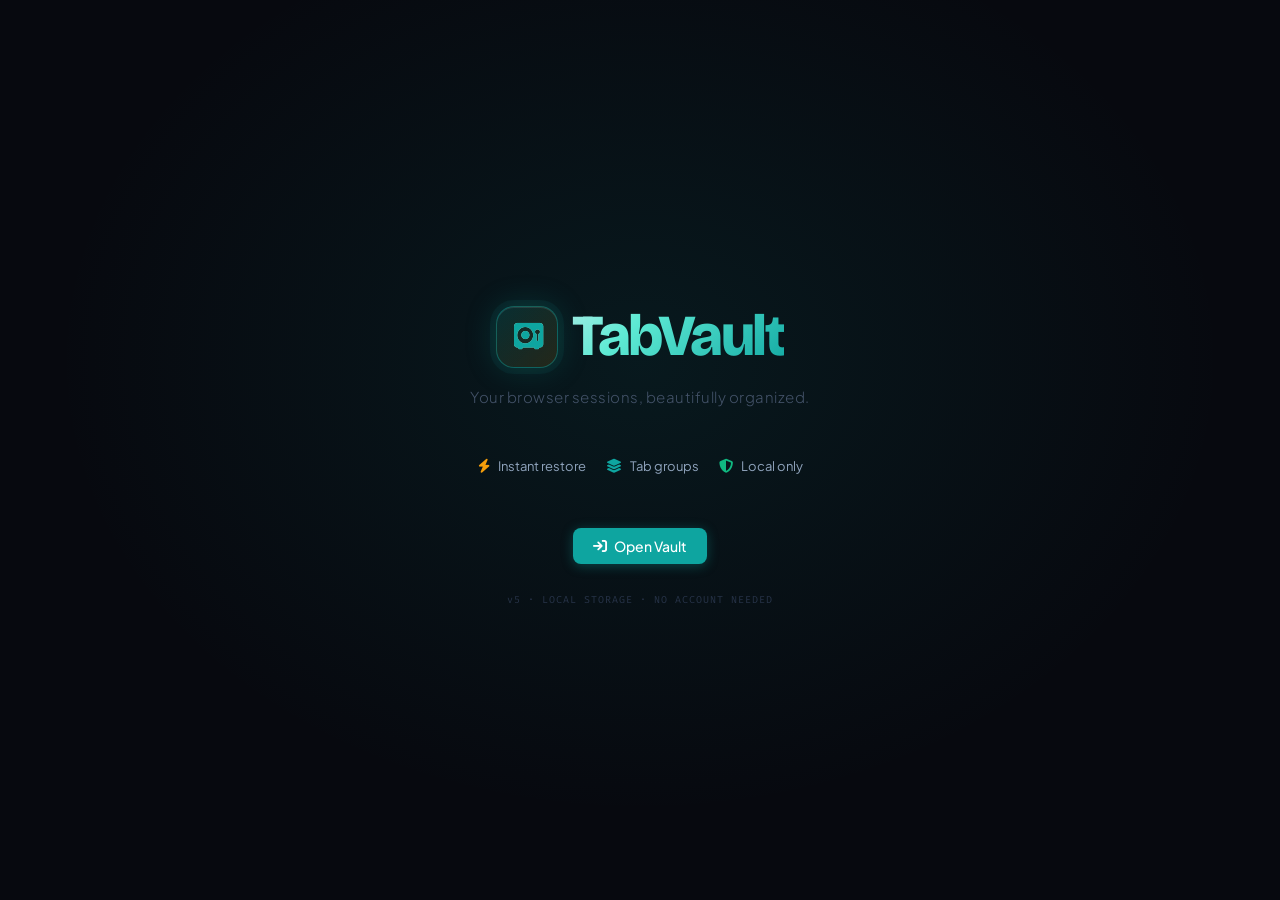
==== index1.html @ 0af29439 "updated" ====
<!DOCTYPE html>
<html lang="en">

<head>
    <meta charset="UTF-8" />
    <meta name="viewport" content="width=device-width, initial-scale=1.0" />
    <title>TabVault — Session Manager</title>
    <link rel="preconnect" href="https://fonts.googleapis.com" />
    <link rel="preconnect" href="https://fonts.gstatic.com" crossorigin/>
    <link href="https://fonts.googleapis.com/css2?family=Bricolage+Grotesque:opsz,wght@12..96,400;12..96,500;12..96,600;12..96,700;12..96,800&family=Plus+Jakarta+Sans:ital,wght@0,300;0,400;0,500;0,600;1,300&family=Fira+Code:wght@300;400;500&display=swap"
        rel="stylesheet" />
    <link rel="stylesheet" href="https://cdnjs.cloudflare.com/ajax/libs/font-awesome/6.5.0/css/all.min.css" />
    <link rel="stylesheet" href="style1.css" />
</head>

<body id="body">

    <!-- ═══ LANDING ═══ -->
    <div id="landing">
        <div class="land-logo">
            <span class="land-logo-icon"><i class="fa-solid fa-vault" style="color:#0ea5a0"></i></span> TabVault
        </div>
        <div class="land-sub">Your browser sessions, beautifully organized.</div>
        <div class="land-badge">
            <span class="land-feature"><i class="fa-solid fa-bolt" style="color:#f59e0b"></i> Instant restore</span>
            <span class="land-feature"><i class="fa-solid fa-layer-group" style="color:#0ea5a0"></i> Tab groups</span>
            <span class="land-feature"><i class="fa-solid fa-shield-halved" style="color:#10b981"></i> Local only</span>
        </div>
        <button class="btn btn-p land-btn" onclick="launch()">
    <i class="fa-solid fa-arrow-right-to-bracket"></i>
    Open Vault
  </button>
        <div style="margin-top:28px;font-family:var(--font-mono);font-size:10px;letter-spacing:1px;color:var(--text4);animation:fadeSlideUp 0.7s 0.45s cubic-bezier(0.4,0,0.2,1) both">
            v5 · LOCAL STORAGE · NO ACCOUNT NEEDED
        </div>
    </div>

    <!-- ═══ APP ═══ -->
    <div id="app">

        <!-- TOP BAR -->
        <div class="top-bar">
            <span class="top-logo" onclick="goHome()">
      <span class="top-logo-icon"><i class="fa-solid fa-vault"></i></span> TabVault
            </span>
            <div class="top-divider"></div>

            <div class="top-tabs">
                <button class="top-tab active" data-view="library" onclick="switchView('library', this)">
        <i class="fa-solid fa-bookmark" style="margin-right:5px;font-size:11px"></i>Library
      </button>
                <button class="top-tab" data-view="workspaces" onclick="switchView('workspaces', this)">
        <i class="fa-solid fa-layer-group" style="margin-right:5px;font-size:11px"></i>Workspaces
      </button>
            </div>

            <div class="top-spacer"></div>

            <div class="top-actions">
                <button class="icon-btn" onclick="zoomOut()" title="Zoom Out"><i class="fa-solid fa-minus"></i></button>
                <button class="icon-btn" onclick="zoomIn()" title="Zoom In"><i class="fa-solid fa-plus"></i></button>
                <button class="icon-btn" id="themeBtn" onclick="toggleTheme()" title="Toggle Theme"><i class="fa-solid fa-sun"></i></button>
                <button class="btn btn-p" onclick="openAddModal()" style="padding:7px 16px;font-size:13px">
        <i class="fa-solid fa-plus"></i> New Session
      </button>
            </div>
        </div>

        <!-- APP BODY -->
        <div class="app-body">

            <!-- SIDEBAR -->
            <aside class="sidebar">
                <div class="sb-section">
                    <div class="sb-label">Navigation</div>
                    <div class="sb-item active" onclick="showSbSection('library')">
                        <i class="fa-solid fa-bookmark"></i> Library
                        <span class="sb-badge" id="sb-lib-cnt">0</span>
                    </div>
                    <div class="sb-item" onclick="showSbSection('archived')">
                        <i class="fa-solid fa-box-archive"></i> Archived
                        <span class="sb-badge" id="sb-arc-cnt">0</span>
                    </div>
                    <div class="sb-item" onclick="showSbSection('trash')">
                        <i class="fa-solid fa-trash"></i> Trash
                        <span class="sb-badge" id="sb-trs-cnt">0</span>
                    </div>
                </div>

                <div class="sb-sep"></div>

                <div class="sb-section">
                    <div class="sb-label">Recent Sessions</div>
                </div>
                <div class="sb-recent-list" id="sb-recent"></div>

                <div class="sb-sync" id="sb-sync">–</div>
            </aside>

            <!-- MAIN CONTENT -->
            <main class="main-content">

                <!-- LIBRARY VIEW -->
                <div class="view active" id="view-library">
                    <div class="view-header">
                        <div>
                            <div class="view-title">Library</div>
                        </div>
                        <span class="view-count" id="ph-count">0 sessions saved locally</span>
                        <div class="view-spacer"></div>
                        <div class="search-wrap">
                            <i class="fa-solid fa-magnifying-glass"></i>
                            <input class="search-input" id="lib-search" type="text" placeholder="Search sessions…" oninput="renderLibrary()" />
                        </div>
                    </div>
                    <div class="lib-toolbar">
                        <button class="btn-sort" onclick="toggleSort()">
            <i class="fa-solid fa-arrow-down-wide-short"></i>
            <span id="sort-lbl">Recent</span>
          </button>
                    </div>
                    <div class="lib-grid" id="lib-grid"></div>
                </div>

                <!-- WORKSPACES VIEW -->
                <div class="view" id="view-workspaces">
                    <div class="view-header">
                        <div class="view-title">Workspaces</div>
                        <div class="view-spacer"></div>
                        <button class="btn btn-p" onclick="openAddModal()" style="padding:7px 16px;font-size:13px">
            <i class="fa-solid fa-plus"></i> New
          </button>
                    </div>
                    <div class="lib-grid" id="ws-grid"></div>
                </div>

                <!-- ARCHIVED VIEW -->
                <div class="view" id="view-archived">
                    <div class="view-header">
                        <div>
                            <div class="view-title">Archived</div>
                        </div>
                        <span class="view-count" id="arc-count">0 archived</span>
                        <div class="view-spacer"></div>
                        <div class="search-wrap">
                            <i class="fa-solid fa-magnifying-glass"></i>
                            <input class="search-input" id="arc-search" type="text" placeholder="Search…" oninput="renderArchived()" />
                        </div>
                    </div>
                    <div class="lib-grid" id="arc-grid"></div>
                </div>

                <!-- TRASH VIEW -->
                <div class="view" id="view-trash">
                    <div class="view-header">
                        <div>
                            <div class="view-title">Trash</div>
                        </div>
                        <span class="view-count" id="trs-count">0 deleted</span>
                        <div class="view-spacer"></div>
                        <div class="search-wrap">
                            <i class="fa-solid fa-magnifying-glass"></i>
                            <input class="search-input" id="trs-search" type="text" placeholder="Search…" oninput="renderTrash()" />
                        </div>
                    </div>
                    <div class="danger-bar">
                        <i class="fa-solid fa-triangle-exclamation"></i>
                        <span>Items in trash are not backed up. Empty trash to free storage.</span>
                        <button class="btn btn-d" style="padding:6px 14px;font-size:12px" onclick="emptyTrash()">
            <i class="fa-solid fa-trash"></i> Empty Trash
          </button>
                    </div>
                    <div class="lib-grid" id="trs-grid"></div>
                </div>

            </main>
        </div>
    </div>

    <!-- ═══ DETAIL PANEL ═══ -->
    <div class="detail-panel" id="dp">
        <div class="dp-header">
            <div class="dp-header-top">
                <span id="dp-icon">📁</span>
                <div class="dp-title-wrap">
                    <div id="dp-name">Session Name</div>
                    <div id="dp-meta"></div>
                </div>
                <button class="dp-close" onclick="closeDetail()" title="Close">
        <i class="fa-solid fa-xmark"></i>
      </button>
            </div>
            <div class="dp-header-acts">
                <button class="btn btn-s" style="padding:6px 14px;font-size:12px" onclick="addGroupToCurrentDetail()">
        <i class="fa-solid fa-plus"></i> Add Group
      </button>
                <button class="btn btn-p" style="padding:6px 14px;font-size:12px" onclick="openAllTabs(activeDpId, detailBucket)">
        <i class="fa-solid fa-arrow-up-right-from-square"></i> Restore All
      </button>
            </div>
        </div>
        <div id="dp-body"></div>
    </div>

    <!-- ═══ ADD / EDIT MODAL ═══ -->
    <div class="modal-backdrop" id="add-modal">
        <div class="modal">
            <div class="modal-header">
                <div class="modal-icon"><i class="fa-solid fa-bookmark"></i></div>
                <div class="modal-title-wrap">
                    <div class="modal-title" id="modal-t">Save New Session</div>
                    <div class="modal-desc" id="modal-d">Add URLs below to save into this session.</div>
                </div>
            </div>
            <div class="modal-body">
                <div>
                    <label class="field-label">Session Name</label>
                    <input class="field-input" id="m-name" type="text" placeholder="e.g. Research, Work, Travel…" />
                </div>
                <div>
                    <label class="field-label">Pick Icon</label>
                    <div class="icon-row-wrap" id="icon-row"></div>
                </div>
                <div>
                    <label class="field-label">Group Name</label>
                    <input class="field-input" id="m-grp" type="text" placeholder="General, Work, Personal…" />
                </div>
                <div>
                    <label class="field-label">URLs (one per line)</label>
                    <textarea class="field-input field-textarea" id="m-urls" placeholder="https://github.com&#10;https://notion.so&#10;https://figma.com"></textarea>
                </div>
            </div>
            <div class="modal-footer">
                <button class="btn btn-s" onclick="closeAddModal()">Cancel</button>
                <button class="btn btn-p" onclick="saveSessionModal()">
        <i class="fa-solid fa-floppy-disk"></i>
        <span id="modal-save-lbl">Save Session</span>
      </button>
            </div>
        </div>
    </div>

    <!-- ═══ DUPLICATE MODAL ═══ -->
    <div class="modal-backdrop" id="dup-modal">
        <div class="modal">
            <div class="modal-header">
                <div class="modal-icon" style="background:rgba(245,158,11,0.12);border-color:rgba(245,158,11,0.25);color:var(--warn)">
                    <i class="fa-solid fa-copy"></i>
                </div>
                <div class="modal-title-wrap">
                    <div class="modal-title" id="dup-t">Duplicate found</div>
                    <div class="modal-desc" id="dup-d">Choose how to handle it:</div>
                </div>
            </div>
            <div class="modal-body">
                <div class="dup-opts" id="dup-opts"></div>
            </div>
            <div class="modal-footer">
                <button class="btn btn-s" onclick="closeDupModal()">Cancel</button>
            </div>
        </div>
    </div>

    <!-- ═══ CONFIRM MODAL ═══ -->
    <div class="modal-backdrop" id="conf-modal">
        <div class="modal" style="max-width:380px">
            <div class="modal-header">
                <div class="modal-icon" style="background:rgba(239,68,68,0.1);border-color:rgba(239,68,68,0.25);color:var(--err)">
                    <i class="fa-solid fa-triangle-exclamation"></i>
                </div>
                <div class="modal-title-wrap">
                    <div class="modal-title" id="conf-t">Confirm Delete</div>
                </div>
            </div>
            <div class="conf-body">
                <p id="conf-d"></p>
            </div>
            <div class="modal-footer" id="conf-acts"></div>
        </div>
    </div>

    <!-- ═══ POPUP GUIDE MODAL ═══ -->
    <div class="modal-backdrop" id="popup-modal">
        <div class="modal">
            <div class="modal-header">
                <div class="modal-icon" style="background:rgba(245,158,11,0.1);border-color:rgba(245,158,11,0.25);color:var(--warn)">
                    <i class="fa-solid fa-window-restore"></i>
                </div>
                <div class="modal-title-wrap">
                    <div class="modal-title">Allow Popups to Restore</div>
                    <div class="modal-desc">Your browser blocked multiple tabs from opening.</div>
                </div>
            </div>
            <div class="modal-body">
                <div class="popup-steps">
                    <div class="popup-step">
                        <div class="step-num">1</div>
                        <div class="step-text">Look for a <strong>popup blocked</strong> icon in the address bar (top right of browser).</div>
                    </div>
                    <div class="popup-step">
                        <div class="step-num">2</div>
                        <div class="step-text">Click it and choose <strong>"Always allow popups from this site"</strong>.</div>
                    </div>
                    <div class="popup-step">
                        <div class="step-num">3</div>
                        <div class="step-text">Click <strong>Restore All</strong> again — all tabs will open in sequence.</div>
                    </div>
                </div>
            </div>
            <div class="modal-footer">
                <button class="btn btn-p" onclick="closePopupModal()">Got it</button>
            </div>
        </div>
    </div>

    <!-- ═══ TOASTS ═══ -->
    <div id="toasts"></div>

    <!-- ═══ JS — loaded in dependency order ═══ -->
    <script src="js/constants.js"></script>
    <script src="js/state.js"></script>
    <script src="js/storage.js"></script>
    <script src="js/utils.js"></script>
    <script src="js/render.js"></script>
    <script src="js/session.js"></script>
    <script src="js/tabs.js"></script>
    <script src="js/modals.js"></script>
    <script src="js/detail.js"></script>
    <script src="js/app.js"></script>
</body>

</html>
---- style1.css ----
/* ═══════════════════════════════════════════════════
   TOKENS & RESET
═══════════════════════════════════════════════════ */

:root {
    --bg0: #07090f;
    --bg1: #0c0f1a;
    --bg2: #101420;
    --bg3: #161c2e;
    --bg4: #1e2638;
    --surface: rgba(255, 255, 255, 0.04);
    --surface2: rgba(255, 255, 255, 0.07);
    --border: rgba(255, 255, 255, 0.07);
    --border2: rgba(255, 255, 255, 0.12);
    --accent: #0ea5a0;
    --accent2: #f59e0b;
    --accent-glow: rgba(14, 165, 160, 0.3);
    --ok: #10b981;
    --warn: #f59e0b;
    --err: #f43f5e;
    --info: #0ea5a0;
    --text1: #eef2f7;
    --text2: #8fa3bc;
    --text3: #435268;
    --text4: #273348;
    --radius: 14px;
    --radius-sm: 8px;
    --radius-lg: 20px;
    --sidebar-w: 230px;
    --header-h: 56px;
    --shadow: 0 4px 24px rgba(0, 0, 0, 0.5);
    --shadow-lg: 0 8px 48px rgba(0, 0, 0, 0.65);
    --glow: 0 0 20px var(--accent-glow);
    --font-head: 'Bricolage Grotesque', sans-serif;
    --font-body: 'Plus Jakarta Sans', sans-serif;
    --font-mono: 'Fira Code', monospace;
}

body.light {
    --bg0: #f0f4f8;
    --bg1: #e8eef5;
    --bg2: #dce5f0;
    --bg3: #cdd8e8;
    --bg4: #bfcfe0;
    --surface: rgba(255, 255, 255, 0.55);
    --surface2: rgba(255, 255, 255, 0.8);
    --border: rgba(0, 0, 0, 0.07);
    --border2: rgba(0, 0, 0, 0.12);
    --text1: #0f172a;
    --text2: #334155;
    --text3: #64748b;
    --text4: #94a3b8;
    --accent-glow: rgba(14, 165, 160, 0.18);
}

*,
*::before,
*::after {
    box-sizing: border-box;
    margin: 0;
    padding: 0;
}

html {
    scroll-behavior: smooth;
}

body {
    font-family: var(--font-body);
    background: var(--bg0);
    color: var(--text1);
    min-height: 100vh;
    font-size: 14px;
    line-height: 1.5;
    transition: background 0.3s, color 0.3s;
    overflow: hidden;
}


/* ═══════════════════════════════════════════════════
   BACKGROUND MESH
═══════════════════════════════════════════════════ */

body::before {
    content: '';
    position: fixed;
    inset: 0;
    background: radial-gradient(ellipse 700px 500px at 10% 20%, rgba(14, 165, 160, 0.07) 0%, transparent 60%), radial-gradient(ellipse 500px 400px at 90% 80%, rgba(245, 158, 11, 0.05) 0%, transparent 60%), radial-gradient(ellipse 400px 300px at 60% 10%, rgba(244, 63, 94, 0.03) 0%, transparent 60%), repeating-linear-gradient(0deg, transparent, transparent 39px, rgba(255, 255, 255, 0.012) 40px), repeating-linear-gradient(90deg, transparent, transparent 39px, rgba(255, 255, 255, 0.012) 40px);
    pointer-events: none;
    z-index: 0;
}

body.light::before {
    background: radial-gradient(ellipse 700px 500px at 10% 20%, rgba(14, 165, 160, 0.06) 0%, transparent 60%), radial-gradient(ellipse 500px 400px at 90% 80%, rgba(245, 158, 11, 0.04) 0%, transparent 60%);
}


/* ═══════════════════════════════════════════════════
   LANDING SCREEN
═══════════════════════════════════════════════════ */

#landing {
    position: fixed;
    inset: 0;
    z-index: 1000;
    display: flex;
    align-items: center;
    justify-content: center;
    flex-direction: column;
    gap: 0;
    background: var(--bg0);
    transition: opacity 0.46s cubic-bezier(0.4, 0, 0.2, 1), transform 0.46s cubic-bezier(0.4, 0, 0.2, 1);
}

#landing::before {
    content: '';
    position: absolute;
    inset: 0;
    background: radial-gradient(ellipse 900px 700px at 50% 40%, rgba(14, 165, 160, 0.1) 0%, transparent 65%);
    pointer-events: none;
}

#landing.out {
    opacity: 0;
    transform: scale(1.04);
    pointer-events: none;
}

.land-logo {
    font-family: var(--font-head);
    font-size: 58px;
    font-weight: 800;
    letter-spacing: -2.5px;
    background: linear-gradient(135deg, #eef2f7 0%, #5eead4 45%, #0ea5a0 100%);
    -webkit-background-clip: text;
    -webkit-text-fill-color: transparent;
    background-clip: text;
    margin-bottom: 6px;
    animation: fadeSlideUp 0.7s cubic-bezier(0.4, 0, 0.2, 1) both;
    display: flex;
    align-items: center;
    gap: 14px;
}

.land-logo-icon {
    width: 62px;
    height: 62px;
    display: inline-flex;
    align-items: center;
    justify-content: center;
    background: linear-gradient(135deg, rgba(14, 165, 160, 0.18), rgba(245, 158, 11, 0.12));
    border: 1.5px solid rgba(14, 165, 160, 0.45);
    border-radius: 18px;
    font-size: 26px;
    flex-shrink: 0;
    box-shadow: 0 0 0 6px rgba(14, 165, 160, 0.07), 0 0 32px rgba(14, 165, 160, 0.22), inset 0 1px 0 rgba(255, 255, 255, 0.1);
    -webkit-text-fill-color: initial;
    background-clip: unset;
    -webkit-background-clip: unset;
    animation: iconPulse 3s ease-in-out infinite;
}

@keyframes iconPulse {
    0%,
    100% {
        box-shadow: 0 0 0 6px rgba(14, 165, 160, 0.07), 0 0 32px rgba(14, 165, 160, 0.22), inset 0 1px 0 rgba(255, 255, 255, 0.1);
    }
    50% {
        box-shadow: 0 0 0 10px rgba(14, 165, 160, 0.04), 0 0 48px rgba(14, 165, 160, 0.3), inset 0 1px 0 rgba(255, 255, 255, 0.1);
    }
}

.land-sub {
    color: var(--text3);
    font-size: 15px;
    font-weight: 300;
    letter-spacing: 0.5px;
    margin-bottom: 48px;
    animation: fadeSlideUp 0.7s 0.1s cubic-bezier(0.4, 0, 0.2, 1) both;
}

.land-badge {
    display: flex;
    gap: 20px;
    margin-bottom: 52px;
    animation: fadeSlideUp 0.7s 0.2s cubic-bezier(0.4, 0, 0.2, 1) both;
}

.land-feature {
    display: flex;
    align-items: center;
    gap: 8px;
    color: var(--text2);
    font-size: 13px;
}

.land-feature i {
    color: var(--accent);
    font-size: 14px;
}

.land-btn {
    animation: fadeSlideUp 0.7s 0.3s cubic-bezier(0.4, 0, 0.2, 1) both;
}

@keyframes fadeSlideUp {
    from {
        opacity: 0;
        transform: translateY(20px);
    }
    to {
        opacity: 1;
        transform: translateY(0);
    }
}


/* ═══════════════════════════════════════════════════
   MAIN APP SHELL
═══════════════════════════════════════════════════ */

#app {
    display: none;
    height: 100vh;
    overflow: hidden;
    position: relative;
    z-index: 1;
}

#app.show {
    display: flex;
    flex-direction: column;
    animation: appReveal 0.5s cubic-bezier(0.4, 0, 0.2, 1) both;
}

@keyframes appReveal {
    from {
        opacity: 0;
        transform: translateY(8px);
    }
    to {
        opacity: 1;
        transform: translateY(0);
    }
}


/* ═══════════════════════════════════════════════════
   TOP HEADER BAR
═══════════════════════════════════════════════════ */

.top-bar {
    height: var(--header-h);
    display: flex;
    align-items: center;
    padding: 0 18px;
    gap: 12px;
    background: rgba(13, 17, 32, 0.85);
    backdrop-filter: blur(20px);
    border-bottom: 1px solid var(--border);
    flex-shrink: 0;
    position: relative;
    z-index: 100;
}

body.light .top-bar {
    background: rgba(232, 238, 245, 0.85);
}

.top-logo {
    font-family: var(--font-head);
    font-size: 18px;
    font-weight: 800;
    letter-spacing: -0.5px;
    background: linear-gradient(120deg, var(--text1) 0%, #5eead4 60%, var(--accent) 100%);
    -webkit-background-clip: text;
    -webkit-text-fill-color: transparent;
    background-clip: text;
    cursor: pointer;
    white-space: nowrap;
    transition: opacity 0.2s;
    display: flex;
    align-items: center;
    gap: 8px;
}

.top-logo-icon {
    width: 26px;
    height: 26px;
    display: inline-flex;
    align-items: center;
    justify-content: center;
    background: linear-gradient(135deg, rgba(14, 165, 160, 0.25), rgba(245, 158, 11, 0.15));
    border: 1px solid rgba(14, 165, 160, 0.35);
    border-radius: 7px;
    font-size: 12px;
    flex-shrink: 0;
    -webkit-text-fill-color: initial;
    box-shadow: 0 0 10px rgba(14, 165, 160, 0.2);
}

.top-logo:hover {
    opacity: 0.8;
}

.top-divider {
    width: 1px;
    height: 22px;
    background: var(--border2);
}

.top-tabs {
    display: flex;
    gap: 4px;
    align-items: center;
}

.top-tab {
    font-family: var(--font-body);
    font-size: 13px;
    font-weight: 500;
    color: var(--text3);
    background: none;
    border: none;
    cursor: pointer;
    padding: 6px 14px;
    border-radius: var(--radius-sm);
    transition: all 0.18s;
    letter-spacing: 0.1px;
    position: relative;
}

.top-tab:hover {
    color: var(--text1);
    background: var(--surface);
}

.top-tab.active {
    color: var(--text1);
    background: var(--surface2);
}

.top-tab.active::after {
    content: '';
    position: absolute;
    bottom: -1px;
    left: 14px;
    right: 14px;
    height: 2px;
    background: var(--accent);
    border-radius: 2px;
    box-shadow: 0 0 6px var(--accent);
}

.top-spacer {
    flex: 1;
}

.top-actions {
    display: flex;
    align-items: center;
    gap: 6px;
}

.icon-btn {
    width: 34px;
    height: 34px;
    display: flex;
    align-items: center;
    justify-content: center;
    background: var(--surface);
    border: 1px solid var(--border);
    border-radius: var(--radius-sm);
    color: var(--text2);
    cursor: pointer;
    font-size: 13px;
    transition: all 0.18s;
}

.icon-btn:hover {
    background: var(--surface2);
    color: var(--text1);
    border-color: var(--border2);
}


/* ═══════════════════════════════════════════════════
   APP BODY (sidebar + content)
═══════════════════════════════════════════════════ */

.app-body {
    display: flex;
    flex: 1;
    overflow: hidden;
    min-height: 0;
}


/* ═══════════════════════════════════════════════════
   SIDEBAR
═══════════════════════════════════════════════════ */

.sidebar {
    width: var(--sidebar-w);
    flex-shrink: 0;
    display: flex;
    flex-direction: column;
    background: rgba(10, 14, 22, 0.7);
    border-right: 1px solid var(--border);
    overflow-y: auto;
    overflow-x: hidden;
}

body.light .sidebar {
    background: rgba(220, 229, 240, 0.7);
}

.sidebar::-webkit-scrollbar {
    width: 4px;
}

.sidebar::-webkit-scrollbar-track {
    background: transparent;
}

.sidebar::-webkit-scrollbar-thumb {
    background: var(--border2);
    border-radius: 4px;
}

.sb-section {
    padding: 16px 14px 8px;
}

.sb-label {
    font-family: var(--font-mono);
    font-size: 10px;
    font-weight: 500;
    letter-spacing: 1.2px;
    text-transform: uppercase;
    color: var(--text4);
    margin-bottom: 6px;
    padding-left: 8px;
}

.sb-item {
    display: flex;
    align-items: center;
    gap: 9px;
    padding: 8px 10px;
    border-radius: var(--radius-sm);
    cursor: pointer;
    color: var(--text2);
    font-size: 13px;
    font-weight: 400;
    transition: all 0.15s;
    position: relative;
}

.sb-item i {
    font-size: 13px;
    width: 16px;
    text-align: center;
    color: var(--text3);
    transition: color 0.15s;
}

.sb-item:hover {
    background: var(--surface);
    color: var(--text1);
}

.sb-item:hover i {
    color: var(--accent);
}

.sb-item.active {
    background: rgba(14, 165, 160, 0.1);
    color: var(--text1);
}

.sb-item.active i {
    color: var(--accent);
}

.sb-item.active::before {
    content: '';
    position: absolute;
    left: 0;
    top: 6px;
    bottom: 6px;
    width: 2px;
    background: var(--accent);
    border-radius: 0 2px 2px 0;
    box-shadow: 0 0 6px var(--accent);
}

.sb-badge {
    margin-left: auto;
    font-family: var(--font-mono);
    font-size: 10px;
    background: var(--bg3);
    color: var(--text3);
    padding: 1px 7px;
    border-radius: 20px;
    min-width: 22px;
    text-align: center;
}

.sb-item.active .sb-badge {
    background: rgba(14, 165, 160, 0.18);
    color: var(--accent);
}

.sb-sep {
    height: 1px;
    background: var(--border);
    margin: 8px 14px;
}


/* Recent in sidebar */

.sb-recent-list {
    padding: 0 8px 8px;
}

.sb-sess-item {
    display: flex;
    align-items: center;
    gap: 8px;
    padding: 7px 8px;
    border-radius: var(--radius-sm);
    cursor: pointer;
    transition: all 0.15s;
    overflow: hidden;
}

.sb-sess-item:hover {
    background: var(--surface);
}

.sb-sess-icon {
    font-size: 12px;
    width: 22px;
    height: 22px;
    display: flex;
    align-items: center;
    justify-content: center;
    border-radius: 5px;
    background: rgba(14, 165, 160, 0.1);
    color: var(--accent);
    flex-shrink: 0;
}

.sb-sess-name {
    font-size: 12px;
    color: var(--text2);
    flex: 1;
    overflow: hidden;
    text-overflow: ellipsis;
    white-space: nowrap;
}

.sb-sess-cnt {
    font-family: var(--font-mono);
    font-size: 10px;
    color: var(--text4);
    flex-shrink: 0;
}


/* Sync time */

.sb-sync {
    padding: 12px 18px;
    font-family: var(--font-mono);
    font-size: 10px;
    color: var(--text4);
    border-top: 1px solid var(--border);
    margin-top: auto;
}


/* ═══════════════════════════════════════════════════
   MAIN CONTENT AREA
═══════════════════════════════════════════════════ */

.main-content {
    flex: 1;
    overflow-y: auto;
    overflow-x: hidden;
    min-width: 0;
}

.main-content::-webkit-scrollbar {
    width: 5px;
}

.main-content::-webkit-scrollbar-track {
    background: transparent;
}

.main-content::-webkit-scrollbar-thumb {
    background: var(--border2);
    border-radius: 4px;
}


/* ═══════════════════════════════════════════════════
   VIEW PANELS
═══════════════════════════════════════════════════ */

.view {
    display: none;
    padding: 24px 24px 40px;
    animation: viewIn 0.25s ease both;
}

.view.active {
    display: block;
}

@keyframes viewIn {
    from {
        opacity: 0;
        transform: translateY(6px);
    }
    to {
        opacity: 1;
        transform: translateY(0);
    }
}


/* View Header */

.view-header {
    display: flex;
    align-items: center;
    gap: 12px;
    margin-bottom: 20px;
}

.view-title {
    font-family: var(--font-head);
    font-size: 22px;
    font-weight: 700;
    letter-spacing: -0.5px;
    color: var(--text1);
}

.view-count {
    font-family: var(--font-mono);
    font-size: 11px;
    color: var(--text3);
    background: var(--bg3);
    padding: 3px 10px;
    border-radius: 20px;
    border: 1px solid var(--border);
}

.view-spacer {
    flex: 1;
}


/* Search bar */

.search-wrap {
    position: relative;
    display: flex;
    align-items: center;
}

.search-wrap i {
    position: absolute;
    left: 11px;
    color: var(--text3);
    font-size: 12px;
    pointer-events: none;
}

.search-input {
    font-family: var(--font-body);
    font-size: 13px;
    background: var(--surface);
    border: 1px solid var(--border);
    border-radius: var(--radius-sm);
    color: var(--text1);
    padding: 7px 12px 7px 32px;
    outline: none;
    width: 200px;
    transition: all 0.2s;
}

.search-input::placeholder {
    color: var(--text4);
}

.search-input:focus {
    border-color: var(--accent);
    background: var(--surface2);
    box-shadow: 0 0 0 3px rgba(14, 165, 160, 0.1);
    width: 240px;
}


/* ═══════════════════════════════════════════════════
   SESSION CARDS GRID
═══════════════════════════════════════════════════ */

.lib-grid {
    display: grid;
    grid-template-columns: repeat(auto-fill, minmax(260px, 1fr));
    gap: 14px;
}


/* ── Session Card ── */

.sc {
    background: var(--bg2);
    border: 1px solid var(--border);
    border-radius: var(--radius);
    cursor: pointer;
    transition: all 0.22s cubic-bezier(0.4, 0, 0.2, 1);
    display: flex;
    flex-direction: column;
    overflow: hidden;
    position: relative;
    animation: cardIn 0.35s cubic-bezier(0.4, 0, 0.2, 1) both;
}

@keyframes cardIn {
    from {
        opacity: 0;
        transform: translateY(10px) scale(0.98);
    }
    to {
        opacity: 1;
        transform: translateY(0) scale(1);
    }
}

.sc::before {
    content: '';
    position: absolute;
    top: 0;
    left: 0;
    right: 0;
    height: 2px;
    background: linear-gradient(90deg, var(--cc, var(--accent)), transparent);
    opacity: 0.7;
    transition: opacity 0.2s;
}

.sc:hover {
    transform: translateY(-3px);
    border-color: var(--border2);
    box-shadow: 0 12px 32px rgba(0, 0, 0, 0.4), 0 0 0 1px rgba(14, 165, 160, 0.12);
}

.sc:hover::before {
    opacity: 1;
}

.sc.archived {
    opacity: 0.72;
}

.sc.archived:hover {
    opacity: 1;
}


/* Card Body */

.sc-body {
    padding: 16px 16px 12px;
    flex: 1;
}

.sc-top {
    display: flex;
    align-items: flex-start;
    justify-content: space-between;
    margin-bottom: 11px;
}

.sc-icon-wrap {
    width: 40px;
    height: 40px;
    display: flex;
    align-items: center;
    justify-content: center;
    border-radius: 10px;
    background: rgba(14, 165, 160, 0.1);
    border: 1px solid rgba(14, 165, 160, 0.2);
    color: var(--accent);
    font-size: 17px;
    filter: drop-shadow(0 2px 6px rgba(14, 165, 160, 0.2));
    transition: all 0.15s;
}

.sc:hover .sc-icon-wrap {
    background: rgba(14, 165, 160, 0.18);
    box-shadow: 0 0 14px rgba(14, 165, 160, 0.2);
}

.sc-acts {
    display: flex;
    gap: 4px;
    opacity: 0;
    transition: opacity 0.18s;
}

.sc:hover .sc-acts {
    opacity: 1;
}

.sca {
    width: 28px;
    height: 28px;
    display: flex;
    align-items: center;
    justify-content: center;
    background: var(--bg3);
    border: 1px solid var(--border);
    border-radius: 7px;
    color: var(--text3);
    cursor: pointer;
    font-size: 11px;
    transition: all 0.15s;
}

.sca:hover {
    background: var(--bg4);
    color: var(--text1);
    border-color: var(--border2);
}

.sca.arc:hover {
    color: var(--warn);
    border-color: rgba(245, 158, 11, 0.3);
    background: rgba(245, 158, 11, 0.08);
}

.sca.shr:hover {
    color: #25D366;
    border-color: rgba(37, 211, 102, 0.3);
    background: rgba(37, 211, 102, 0.08);
}

.sca.del:hover {
    color: var(--err);
    border-color: rgba(239, 68, 68, 0.3);
    background: rgba(239, 68, 68, 0.08);
}

.sc-name {
    font-family: var(--font-head);
    font-size: 15px;
    font-weight: 600;
    color: var(--text1);
    margin-bottom: 5px;
    white-space: nowrap;
    overflow: hidden;
    text-overflow: ellipsis;
    letter-spacing: -0.2px;
}

.sc-meta {
    font-size: 11px;
    color: var(--text3);
    display: flex;
    align-items: center;
    gap: 5px;
    margin-bottom: 12px;
}

.sc-meta i {
    font-size: 10px;
}


/* Favicons strip */

.sc-favs {
    display: flex;
    align-items: center;
    gap: 4px;
    margin-bottom: 10px;
    flex-wrap: wrap;
}

.sc-fav {
    width: 22px;
    height: 22px;
    border-radius: 5px;
    background: var(--bg3);
    border: 1px solid var(--border);
    display: flex;
    align-items: center;
    justify-content: center;
    overflow: hidden;
}

.sc-fav img {
    width: 14px;
    height: 14px;
    object-fit: contain;
}

.sc-fav-more {
    font-family: var(--font-mono);
    font-size: 10px;
    color: var(--text3);
    padding: 0 7px;
    height: 22px;
    background: var(--bg3);
    border: 1px solid var(--border);
    border-radius: 5px;
    display: flex;
    align-items: center;
}


/* Group pills */

.sc-groups {
    display: flex;
    flex-wrap: wrap;
    gap: 5px;
}

.sc-grp-pill {
    font-size: 10px;
    font-weight: 500;
    padding: 3px 9px;
    border-radius: 20px;
    border: 1px solid;
    white-space: nowrap;
    max-width: 120px;
    overflow: hidden;
    text-overflow: ellipsis;
}


/* Card Footer */

.sc-footer {
    padding: 10px 16px;
    border-top: 1px solid var(--border);
    display: flex;
    align-items: center;
    justify-content: space-between;
    background: rgba(0, 0, 0, 0.12);
}

body.light .sc-footer {
    background: rgba(0, 0, 0, 0.03);
}

.sc-footer-meta {
    font-family: var(--font-mono);
    font-size: 10px;
    color: var(--text4);
    letter-spacing: 0.3px;
}

.sc-restore {
    font-family: var(--font-body);
    font-size: 12px;
    font-weight: 500;
    background: rgba(14, 165, 160, 0.1);
    border: 1px solid rgba(14, 165, 160, 0.25);
    color: var(--accent);
    padding: 5px 12px;
    border-radius: 7px;
    cursor: pointer;
    display: flex;
    align-items: center;
    gap: 5px;
    transition: all 0.15s;
}

.sc-restore:hover {
    background: rgba(14, 165, 160, 0.2);
    border-color: var(--accent);
    box-shadow: 0 0 10px var(--accent-glow);
}

.sc-restore i {
    font-size: 10px;
}


/* ── New Session Card ── */

.new-sc {
    border: 1.5px dashed var(--border2);
    background: transparent;
    display: flex;
    flex-direction: column;
    align-items: center;
    justify-content: center;
    gap: 10px;
    padding: 40px 20px;
    min-height: 180px;
}

.new-sc::before {
    display: none;
}

.new-sc:hover {
    border-color: var(--accent);
    background: rgba(14, 165, 160, 0.04);
    transform: translateY(-2px);
}

.new-plus {
    width: 44px;
    height: 44px;
    display: flex;
    align-items: center;
    justify-content: center;
    border-radius: 50%;
    background: rgba(14, 165, 160, 0.1);
    border: 1px solid rgba(14, 165, 160, 0.25);
    color: var(--accent);
    font-size: 18px;
    transition: all 0.2s;
}

.new-sc:hover .new-plus {
    background: rgba(14, 165, 160, 0.2);
    box-shadow: 0 0 16px var(--accent-glow);
    transform: scale(1.08);
}

.new-label {
    font-family: var(--font-head);
    font-size: 14px;
    font-weight: 600;
    color: var(--text2);
}

.new-sub {
    font-size: 12px;
    color: var(--text4);
    text-align: center;
}


/* ── Empty State ── */

.empty-view {
    display: flex;
    flex-direction: column;
    align-items: center;
    justify-content: center;
    gap: 12px;
    padding: 80px 20px;
    color: var(--text4);
    text-align: center;
}

.empty-view i {
    font-size: 36px;
    color: var(--text4);
    margin-bottom: 4px;
}

.empty-view h3 {
    font-family: var(--font-head);
    font-size: 17px;
    font-weight: 600;
    color: var(--text3);
}

.empty-view p {
    font-size: 13px;
    max-width: 300px;
    line-height: 1.6;
}


/* ═══════════════════════════════════════════════════
   SORT & TOOLBAR
═══════════════════════════════════════════════════ */

.lib-toolbar {
    display: flex;
    align-items: center;
    gap: 8px;
    margin-bottom: 16px;
}

.btn-sort {
    font-family: var(--font-mono);
    font-size: 11px;
    background: var(--surface);
    border: 1px solid var(--border);
    color: var(--text2);
    padding: 6px 13px;
    border-radius: var(--radius-sm);
    cursor: pointer;
    display: flex;
    align-items: center;
    gap: 6px;
    transition: all 0.15s;
}

.btn-sort:hover {
    background: var(--surface2);
    border-color: var(--border2);
    color: var(--text1);
}


/* ═══════════════════════════════════════════════════
   BUTTONS
═══════════════════════════════════════════════════ */

.btn {
    font-family: var(--font-body);
    font-size: 14px;
    font-weight: 500;
    padding: 9px 20px;
    border-radius: var(--radius-sm);
    border: none;
    cursor: pointer;
    transition: all 0.18s;
    display: inline-flex;
    align-items: center;
    gap: 7px;
}

.btn-p {
    background: var(--accent);
    color: #fff;
    box-shadow: 0 2px 12px rgba(14, 165, 160, 0.35);
    position: relative;
    overflow: hidden;
}

.btn-p::after {
    content: '';
    position: absolute;
    top: 0;
    left: -100%;
    width: 60%;
    height: 100%;
    background: linear-gradient(90deg, transparent, rgba(255, 255, 255, 0.18), transparent);
    transform: skewX(-20deg);
    animation: shimmer 2.8s ease-in-out infinite;
}

@keyframes shimmer {
    0% {
        left: -100%;
    }
    60%,
    100% {
        left: 150%;
    }
}

.btn-p:hover {
    background: #0c9490;
    box-shadow: 0 4px 18px rgba(14, 165, 160, 0.5);
    transform: translateY(-1px);
}

.btn-s {
    background: var(--surface);
    border: 1px solid var(--border2);
    color: var(--text2);
}

.btn-s:hover {
    background: var(--surface2);
    color: var(--text1);
}

.btn-d {
    background: rgba(239, 68, 68, 0.1);
    border: 1px solid rgba(239, 68, 68, 0.25);
    color: var(--err);
}

.btn-d:hover {
    background: rgba(239, 68, 68, 0.2);
    border-color: var(--err);
}


/* ═══════════════════════════════════════════════════
   MODALS (shared base)
═══════════════════════════════════════════════════ */

.modal-backdrop {
    position: fixed;
    inset: 0;
    z-index: 500;
    background: rgba(0, 0, 0, 0.65);
    backdrop-filter: blur(8px);
    display: none;
    align-items: center;
    justify-content: center;
    padding: 20px;
}

.modal-backdrop.open {
    display: flex;
    animation: fadeIn 0.2s ease;
}

@keyframes fadeIn {
    from {
        opacity: 0;
    }
    to {
        opacity: 1;
    }
}

.modal {
    background: var(--bg2);
    border: 1px solid var(--border2);
    border-radius: var(--radius-lg);
    width: 100%;
    max-width: 480px;
    box-shadow: var(--shadow-lg);
    animation: modalIn 0.28s cubic-bezier(0.34, 1.3, 0.64, 1) both;
    overflow: hidden;
}

@keyframes modalIn {
    from {
        opacity: 0;
        transform: scale(0.93) translateY(12px);
    }
    to {
        opacity: 1;
        transform: scale(1) translateY(0);
    }
}

.modal-header {
    padding: 22px 24px 16px;
    border-bottom: 1px solid var(--border);
    display: flex;
    align-items: flex-start;
    gap: 14px;
}

.modal-icon {
    width: 40px;
    height: 40px;
    border-radius: 10px;
    background: rgba(14, 165, 160, 0.12);
    border: 1px solid rgba(14, 165, 160, 0.2);
    display: flex;
    align-items: center;
    justify-content: center;
    color: var(--accent);
    font-size: 16px;
    flex-shrink: 0;
}

.modal-title-wrap {}

.modal-title {
    font-family: var(--font-head);
    font-size: 17px;
    font-weight: 700;
    color: var(--text1);
    letter-spacing: -0.2px;
    margin-bottom: 2px;
}

.modal-desc {
    font-size: 12px;
    color: var(--text3);
}

.modal-body {
    padding: 20px 24px;
    display: flex;
    flex-direction: column;
    gap: 14px;
}

.modal-footer {
    padding: 16px 24px;
    border-top: 1px solid var(--border);
    display: flex;
    justify-content: flex-end;
    gap: 8px;
}


/* Form fields */

.field-label {
    font-family: var(--font-mono);
    font-size: 10px;
    letter-spacing: 0.8px;
    text-transform: uppercase;
    color: var(--text3);
    margin-bottom: 6px;
    display: block;
}

.field-input {
    font-family: var(--font-body);
    font-size: 13px;
    width: 100%;
    background: var(--bg1);
    border: 1px solid var(--border2);
    border-radius: var(--radius-sm);
    color: var(--text1);
    padding: 9px 12px;
    outline: none;
    transition: all 0.18s;
    resize: vertical;
}

.field-input::placeholder {
    color: var(--text4);
}

.field-input:focus {
    border-color: var(--accent);
    box-shadow: 0 0 0 3px rgba(14, 165, 160, 0.12);
}

.field-input:disabled {
    opacity: 0.5;
    cursor: not-allowed;
}

.field-textarea {
    min-height: 110px;
    font-size: 12px;
    font-family: var(--font-mono);
    line-height: 1.7;
}


/* Icon row */

.icon-row-wrap {
    display: flex;
    flex-wrap: wrap;
    gap: 6px;
}

.icon-opt {
    width: 36px;
    height: 36px;
    display: flex;
    align-items: center;
    justify-content: center;
    font-size: 15px;
    border-radius: 8px;
    border: 1.5px solid transparent;
    cursor: pointer;
    background: var(--bg3);
    color: var(--text2);
    transition: all 0.15s;
}

.icon-opt:hover {
    background: var(--bg4);
    color: var(--text1);
    transform: scale(1.1);
}

.icon-opt.on {
    border-color: var(--accent);
    background: rgba(14, 165, 160, 0.1);
    color: var(--accent);
    box-shadow: 0 0 10px var(--accent-glow);
}


/* ═══════════════════════════════════════════════════
   DETAIL PANEL (right drawer)
═══════════════════════════════════════════════════ */

.detail-panel {
    position: fixed;
    top: 0;
    right: 0;
    bottom: 0;
    width: 480px;
    max-width: 96vw;
    z-index: 400;
    background: var(--bg1);
    border-left: 1px solid var(--border);
    display: flex;
    flex-direction: column;
    transform: translateX(110%);
    transition: transform 0.34s cubic-bezier(0.4, 0, 0.2, 1);
    box-shadow: -8px 0 40px rgba(0, 0, 0, 0.5);
}

.detail-panel.open {
    transform: translateX(0);
}

.dp-header {
    padding: 20px 20px 16px;
    border-bottom: 1px solid var(--border);
    background: var(--bg2);
    flex-shrink: 0;
}

.dp-header-top {
    display: flex;
    align-items: center;
    gap: 12px;
    margin-bottom: 12px;
}

#dp-icon {
    width: 44px;
    height: 44px;
    display: flex;
    align-items: center;
    justify-content: center;
    border-radius: 12px;
    background: rgba(14, 165, 160, 0.12);
    border: 1px solid rgba(14, 165, 160, 0.25);
    color: var(--accent);
    font-size: 20px;
    flex-shrink: 0;
    box-shadow: 0 0 16px rgba(14, 165, 160, 0.15);
}

.dp-title-wrap {
    flex: 1;
    min-width: 0;
}

#dp-name {
    font-family: var(--font-head);
    font-size: 19px;
    font-weight: 700;
    color: var(--text1);
    letter-spacing: -0.3px;
    white-space: nowrap;
    overflow: hidden;
    text-overflow: ellipsis;
}

#dp-meta {
    font-size: 12px;
    color: var(--text3);
    margin-top: 2px;
}

.dp-close {
    width: 32px;
    height: 32px;
    display: flex;
    align-items: center;
    justify-content: center;
    background: var(--surface);
    border: 1px solid var(--border);
    border-radius: var(--radius-sm);
    color: var(--text3);
    cursor: pointer;
    font-size: 13px;
    transition: all 0.15s;
    flex-shrink: 0;
}

.dp-close:hover {
    background: var(--err);
    border-color: var(--err);
    color: #fff;
}

.dp-header-acts {
    display: flex;
    gap: 8px;
}

#dp-body {
    flex: 1;
    overflow-y: auto;
    padding: 16px;
}

#dp-body::-webkit-scrollbar {
    width: 4px;
}

#dp-body::-webkit-scrollbar-thumb {
    background: var(--border2);
    border-radius: 4px;
}


/* DP Group */

.dp-group {
    background: var(--bg2);
    border: 1px solid var(--border);
    border-radius: var(--radius);
    margin-bottom: 10px;
    overflow: hidden;
    transition: border-color 0.15s;
}

.dp-group:hover {
    border-color: var(--border2);
}

.dp-grp-hd {
    padding: 12px 14px;
    display: flex;
    align-items: center;
    gap: 10px;
    cursor: pointer;
    background: rgba(255, 255, 255, 0.02);
    transition: background 0.15s;
    border-left: 3px solid var(--gcc, var(--accent));
}

.dp-grp-hd:hover {
    background: var(--surface);
}

.dp-grp-dot {
    width: 8px;
    height: 8px;
    border-radius: 50%;
    flex-shrink: 0;
}

.dp-grp-name {
    font-family: var(--font-head);
    font-size: 13px;
    font-weight: 600;
    color: var(--text1);
    flex: 1;
}

.dp-grp-cnt {
    font-family: var(--font-mono);
    font-size: 10px;
    background: var(--bg3);
    color: var(--text3);
    padding: 2px 8px;
    border-radius: 12px;
}

.dp-grp-chev {
    font-size: 11px;
    color: var(--text3);
    transition: transform 0.2s;
}

.dp-group.col .dp-grp-chev {
    transform: rotate(-90deg);
}

.dp-group.col .dp-grp-body {
    display: none;
}

.dp-grp-body {
    border-top: 1px solid var(--border);
}


/* Subgroup bar */

.dp-sub-bar {
    display: flex;
    align-items: center;
    gap: 8px;
    padding: 8px 14px;
    font-size: 11px;
    color: var(--text3);
    border-bottom: 1px solid var(--border);
    background: rgba(0, 0, 0, 0.08);
}


/* Toggle switch */

.tog {
    position: relative;
    display: inline-flex;
    width: 28px;
    height: 16px;
    cursor: pointer;
}

.tog input {
    opacity: 0;
    width: 0;
    height: 0;
}

.tog-track {
    position: absolute;
    inset: 0;
    border-radius: 8px;
    background: var(--bg4);
    border: 1px solid var(--border2);
    transition: all 0.2s;
}

.tog-track::after {
    content: '';
    position: absolute;
    top: 2px;
    left: 2px;
    width: 10px;
    height: 10px;
    border-radius: 50%;
    background: var(--text3);
    transition: all 0.2s;
}

.tog input:checked+.tog-track {
    background: rgba(14, 165, 160, 0.2);
    border-color: var(--accent);
}

.tog input:checked+.tog-track::after {
    left: 14px;
    background: var(--accent);
}

.dp-subgrp-hd {
    padding: 6px 14px;
    font-family: var(--font-mono);
    font-size: 10px;
    letter-spacing: 0.5px;
    color: var(--text3);
    background: rgba(0, 0, 0, 0.06);
    border-bottom: 1px solid var(--border);
    display: flex;
    align-items: center;
    gap: 6px;
    text-transform: uppercase;
}

.dp-subgrp-hd i {
    font-size: 9px;
}


/* Tab rows */

.dp-tab-row {
    display: flex;
    align-items: center;
    gap: 10px;
    padding: 9px 14px;
    border-bottom: 1px solid var(--border);
    text-decoration: none;
    transition: background 0.12s;
}

.dp-tab-row:last-child {
    border-bottom: none;
}

.dp-tab-row:hover {
    background: var(--surface);
}

.dp-tab-fav {
    width: 18px;
    height: 18px;
    border-radius: 4px;
    flex-shrink: 0;
    object-fit: contain;
}

.dp-tab-fb {
    width: 18px;
    height: 18px;
    border-radius: 4px;
    background: var(--bg3);
    display: none;
    align-items: center;
    justify-content: center;
    color: var(--text4);
    font-size: 9px;
    flex-shrink: 0;
}

.dp-tab-info {
    flex: 1;
    min-width: 0;
}

.dp-tab-title {
    font-size: 12px;
    color: var(--text1);
    white-space: nowrap;
    overflow: hidden;
    text-overflow: ellipsis;
    font-weight: 400;
}

.dp-tab-url {
    font-size: 10px;
    color: var(--text3);
    white-space: nowrap;
    overflow: hidden;
    text-overflow: ellipsis;
    font-family: var(--font-mono);
}

.dp-tab-acts {
    display: flex;
    gap: 4px;
    opacity: 0;
    flex-shrink: 0;
    transition: opacity 0.15s;
}

.dp-tab-row:hover .dp-tab-acts {
    opacity: 1;
}

.dp-tact {
    width: 24px;
    height: 24px;
    display: flex;
    align-items: center;
    justify-content: center;
    background: var(--bg3);
    border: 1px solid var(--border);
    border-radius: 5px;
    cursor: pointer;
    font-size: 10px;
    color: var(--text3);
    transition: all 0.15s;
}

.dp-tact:hover {
    background: var(--bg4);
    color: var(--text1);
}

.dp-tact.del:hover {
    background: rgba(239, 68, 68, 0.1);
    color: var(--err);
    border-color: rgba(239, 68, 68, 0.3);
}


/* ═══════════════════════════════════════════════════
   DUP MODAL OPTIONS
═══════════════════════════════════════════════════ */

.dup-opts {
    display: flex;
    flex-direction: column;
    gap: 8px;
}

.dup-opt {
    padding: 13px 16px;
    border-radius: var(--radius-sm);
    border: 1px solid var(--border);
    background: var(--bg3);
    cursor: pointer;
    transition: all 0.15s;
}

.dup-opt:hover {
    border-color: var(--accent);
    background: rgba(14, 165, 160, 0.06);
    transform: translateX(3px);
}

.dup-opt-t {
    font-size: 13px;
    font-weight: 500;
    color: var(--text1);
    margin-bottom: 2px;
}

.dup-opt-d {
    font-size: 11px;
    color: var(--text3);
}


/* Confirm modal */

.conf-body {
    padding: 20px 24px;
}

.conf-body p {
    font-size: 13px;
    color: var(--text3);
    margin-top: 6px;
    line-height: 1.6;
}

#conf-t {
    font-family: var(--font-head);
    font-size: 17px;
    font-weight: 700;
    color: var(--text1);
}


/* ═══════════════════════════════════════════════════
   POPUP GUIDE MODAL
═══════════════════════════════════════════════════ */

.popup-steps {
    display: flex;
    flex-direction: column;
    gap: 10px;
}

.popup-step {
    display: flex;
    align-items: flex-start;
    gap: 12px;
    padding: 12px 14px;
    background: var(--bg3);
    border-radius: var(--radius-sm);
    border: 1px solid var(--border);
}

.step-num {
    width: 22px;
    height: 22px;
    border-radius: 50%;
    background: rgba(14, 165, 160, 0.15);
    border: 1px solid rgba(14, 165, 160, 0.3);
    color: var(--accent);
    font-family: var(--font-mono);
    font-size: 11px;
    font-weight: 500;
    display: flex;
    align-items: center;
    justify-content: center;
    flex-shrink: 0;
}

.step-text {
    font-size: 12px;
    color: var(--text2);
    line-height: 1.5;
}

.step-text strong {
    color: var(--text1);
    font-weight: 600;
}


/* ═══════════════════════════════════════════════════
   TOASTS
═══════════════════════════════════════════════════ */

#toasts {
    position: fixed;
    bottom: 20px;
    right: 20px;
    z-index: 9999;
    display: flex;
    flex-direction: column;
    gap: 8px;
    align-items: flex-end;
}

.toast {
    display: flex;
    align-items: center;
    gap: 9px;
    padding: 11px 16px;
    background: var(--bg3);
    border: 1px solid var(--border2);
    border-radius: var(--radius-sm);
    font-size: 13px;
    color: var(--text1);
    box-shadow: var(--shadow);
    animation: toastIn 0.3s cubic-bezier(0.4, 0, 0.2, 1) both;
    backdrop-filter: blur(10px);
    max-width: 300px;
}

.toast.out {
    animation: toastOut 0.3s ease forwards;
}

@keyframes toastIn {
    from {
        opacity: 0;
        transform: translateX(20px) scale(0.95);
    }
    to {
        opacity: 1;
        transform: translateX(0) scale(1);
    }
}

@keyframes toastOut {
    to {
        opacity: 0;
        transform: translateX(20px) scale(0.95);
    }
}

.toast.ok {
    border-color: rgba(34, 197, 94, 0.3);
}

.toast.ok i {
    color: var(--ok);
}

.toast.err {
    border-color: rgba(239, 68, 68, 0.3);
}

.toast.err i {
    color: var(--err);
}

.toast.warn {
    border-color: rgba(245, 158, 11, 0.3);
}

.toast.warn i {
    color: var(--warn);
}

.toast.info i {
    color: var(--info);
}


/* ═══════════════════════════════════════════════════
   TRASH VIEW ACTION BAR
═══════════════════════════════════════════════════ */

.danger-bar {
    display: flex;
    align-items: center;
    gap: 12px;
    padding: 12px 16px;
    background: rgba(239, 68, 68, 0.06);
    border: 1px solid rgba(239, 68, 68, 0.15);
    border-radius: var(--radius-sm);
    margin-bottom: 16px;
}

.danger-bar i {
    color: var(--err);
    font-size: 14px;
}

.danger-bar span {
    flex: 1;
    font-size: 12px;
    color: var(--text3);
}


/* ═══════════════════════════════════════════════════
   SCROLLBAR GLOBAL
═══════════════════════════════════════════════════ */

::-webkit-scrollbar {
    width: 5px;
    height: 5px;
}

::-webkit-scrollbar-track {
    background: transparent;
}

::-webkit-scrollbar-thumb {
    background: var(--border2);
    border-radius: 4px;
}


/* ═══════════════════════════════════════════════════
   RESPONSIVE
═══════════════════════════════════════════════════ */

@media (max-width: 700px) {
    .sidebar {
        display: none;
    }
    .lib-grid {
        grid-template-columns: 1fr;
    }
    .detail-panel {
        width: 100%;
    }
    .search-input {
        width: 150px;
    }
    .top-logo {
        font-size: 15px;
    }
}
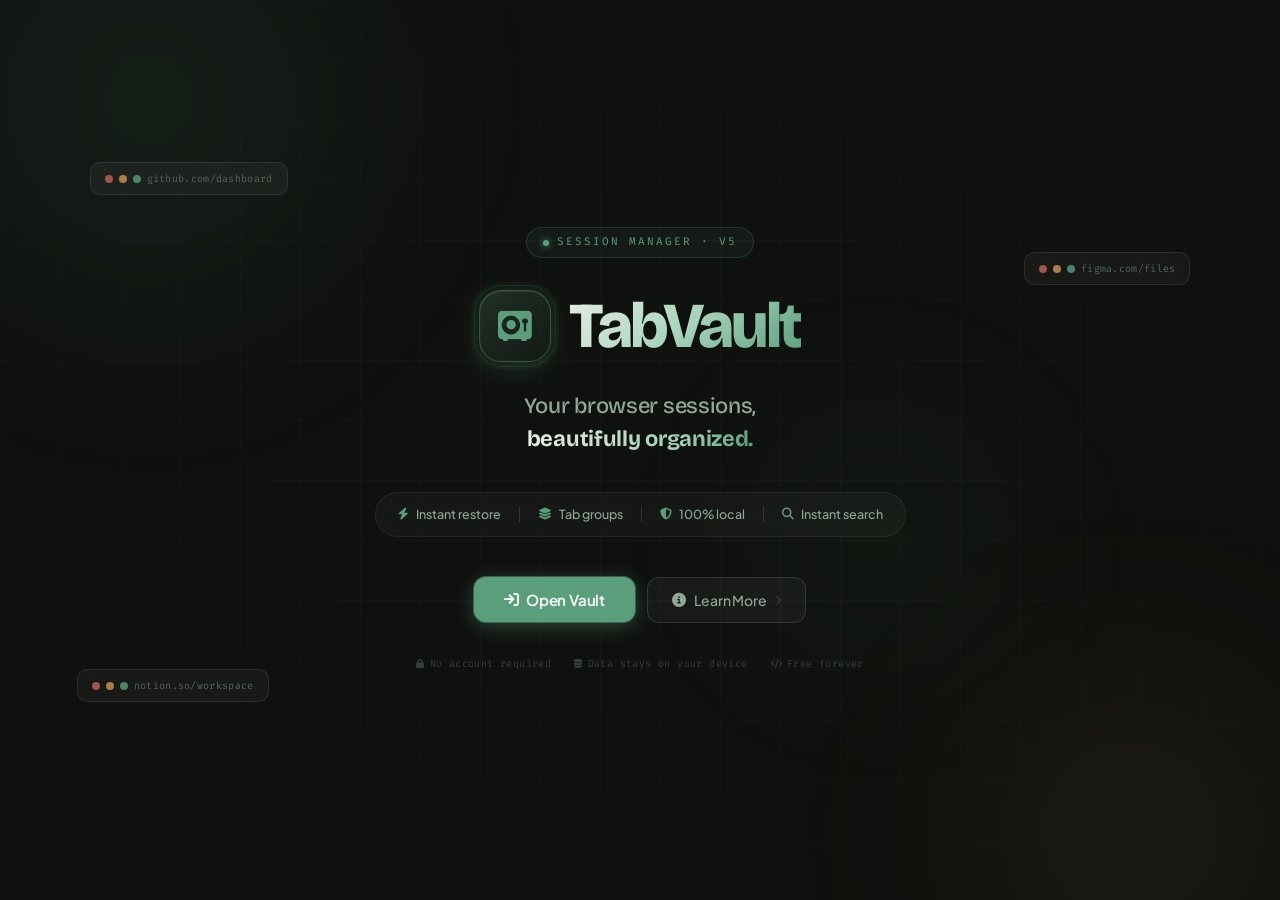
==== commit 2741a5e5: "final" ====
--- a/index1.html
+++ b/index1.html
@@ -17,23 +17,270 @@
 
     <!-- ═══ LANDING ═══ -->
     <div id="landing">
-        <div class="land-logo">
-            <span class="land-logo-icon"><i class="fa-solid fa-vault" style="color:#0ea5a0"></i></span> TabVault
-        </div>
-        <div class="land-sub">Your browser sessions, beautifully organized.</div>
-        <div class="land-badge">
-            <span class="land-feature"><i class="fa-solid fa-bolt" style="color:#f59e0b"></i> Instant restore</span>
-            <span class="land-feature"><i class="fa-solid fa-layer-group" style="color:#0ea5a0"></i> Tab groups</span>
-            <span class="land-feature"><i class="fa-solid fa-shield-halved" style="color:#10b981"></i> Local only</span>
-        </div>
-        <button class="btn btn-p land-btn" onclick="launch()">
-    <i class="fa-solid fa-arrow-right-to-bracket"></i>
-    Open Vault
-  </button>
-        <div style="margin-top:28px;font-family:var(--font-mono);font-size:10px;letter-spacing:1px;color:var(--text4);animation:fadeSlideUp 0.7s 0.45s cubic-bezier(0.4,0,0.2,1) both">
-            v5 · LOCAL STORAGE · NO ACCOUNT NEEDED
-        </div>
-    </div>
+        <!-- Animated background orbs -->
+        <div class="land-orb land-orb-1"></div>
+        <div class="land-orb land-orb-2"></div>
+        <div class="land-orb land-orb-3"></div>
+        <!-- Grid overlay -->
+        <div class="land-grid"></div>
+
+        <!-- Floating tab previews -->
+        <div class="land-tab-preview land-tp-1">
+            <span class="ltp-dot" style="background:#c0635a"></span>
+            <span class="ltp-dot" style="background:#d4955a"></span>
+            <span class="ltp-dot" style="background:#5a9e7c"></span>
+            <span class="ltp-url">github.com/dashboard</span>
+        </div>
+        <div class="land-tab-preview land-tp-2">
+            <span class="ltp-dot" style="background:#c0635a"></span>
+            <span class="ltp-dot" style="background:#d4955a"></span>
+            <span class="ltp-dot" style="background:#5a9e7c"></span>
+            <span class="ltp-url">figma.com/files</span>
+        </div>
+        <div class="land-tab-preview land-tp-3">
+            <span class="ltp-dot" style="background:#c0635a"></span>
+            <span class="ltp-dot" style="background:#d4955a"></span>
+            <span class="ltp-dot" style="background:#5a9e7c"></span>
+            <span class="ltp-url">notion.so/workspace</span>
+        </div>
+
+        <!-- Main content -->
+        <div class="land-content">
+            <!-- Eyebrow tag -->
+            <div class="land-eyebrow">
+                <span class="land-eyebrow-dot"></span> Session Manager · v5
+            </div>
+
+            <!-- Logo -->
+            <div class="land-logo">
+                <div class="land-logo-icon">
+                    <i class="fa-solid fa-vault"></i>
+                    <div class="land-logo-ring"></div>
+                </div>
+                <span class="land-logo-text">TabVault</span>
+            </div>
+
+            <!-- Headline -->
+            <h1 class="land-headline">
+                Your browser sessions,<br>
+                <span class="land-headline-accent">beautifully organized.</span>
+            </h1>
+
+            <!-- Features row -->
+            <div class="land-pills">
+                <div class="land-pill">
+                    <i class="fa-solid fa-bolt"></i>
+                    <span>Instant restore</span>
+                </div>
+                <div class="land-pill-sep"></div>
+                <div class="land-pill">
+                    <i class="fa-solid fa-layer-group"></i>
+                    <span>Tab groups</span>
+                </div>
+                <div class="land-pill-sep"></div>
+                <div class="land-pill">
+                    <i class="fa-solid fa-shield-halved"></i>
+                    <span>100% local</span>
+                </div>
+                <div class="land-pill-sep"></div>
+                <div class="land-pill">
+                    <i class="fa-solid fa-magnifying-glass"></i>
+                    <span>Instant search</span>
+                </div>
+            </div>
+
+            <!-- CTA Buttons -->
+            <div class="land-ctas">
+                <button class="btn btn-p land-cta-primary" onclick="launch()">
+                    <i class="fa-solid fa-arrow-right-to-bracket"></i>
+                    Open Vault
+                </button>
+                <button class="land-cta-ghost" onclick="showHomepageContent()">
+                    <i class="fa-solid fa-circle-info"></i>
+                    Learn More
+                    <i class="fa-solid fa-chevron-right land-ghost-arrow"></i>
+                </button>
+            </div>
+
+            <!-- Trust line -->
+            <div class="land-trust">
+                <span class="land-trust-item"><i class="fa-solid fa-lock"></i> No account required</span>
+                <span class="land-trust-dot">·</span>
+                <span class="land-trust-item"><i class="fa-solid fa-database"></i> Data stays on your device</span>
+                <span class="land-trust-dot">·</span>
+                <span class="land-trust-item"><i class="fa-solid fa-code"></i> Free forever</span>
+            </div>
+        </div>
+    </div>
+
+
+    <!-- ═══ HOMEPAGE CONTENT (Features + Guide) ═══ -->
+    <div id="landing-content">
+
+        <!-- Top bar -->
+        <div class="lc-topbar">
+            <div class="lc-logo" onclick="hideHomepageContent()">
+                <span class="lc-logo-icon"><i class="fa-solid fa-vault" style="color:#5a9e7c"></i></span> TabVault
+            </div>
+            <div class="lc-actions">
+                <button class="btn btn-s" onclick="hideHomepageContent()" style="padding:7px 16px;font-size:13px">
+                    <i class="fa-solid fa-arrow-left"></i> Back
+                </button>
+                <button class="btn btn-p" onclick="launch()" style="padding:7px 16px;font-size:13px">
+                    <i class="fa-solid fa-arrow-right-to-bracket"></i> Open Vault
+                </button>
+            </div>
+        </div>
+
+        <!-- ── FEATURES SECTION ── -->
+        <div class="features-section">
+            <div class="features-heading">Everything you need to manage tabs</div>
+            <div class="features-sub">TabVault stores your browser sessions locally — no account, no sync, no fuss. Here's what it can do.</div>
+
+            <div class="features-grid">
+
+                <div class="feature-card">
+                    <div class="feature-card-icon"><i class="fa-solid fa-floppy-disk"></i></div>
+                    <div class="feature-card-title">Save Sessions</div>
+                    <div class="feature-card-desc">Capture any set of URLs as a named session. Group them by topic, project, or workflow — and retrieve them any time.</div>
+                </div>
+
+                <div class="feature-card">
+                    <div class="feature-card-icon"><i class="fa-solid fa-arrow-up-right-from-square"></i></div>
+                    <div class="feature-card-title">One-Click Restore</div>
+                    <div class="feature-card-desc">Reopen all tabs in a session with a single click. Restore the entire session or individual groups as needed.</div>
+                </div>
+
+                <div class="feature-card">
+                    <div class="feature-card-icon"><i class="fa-solid fa-layer-group"></i></div>
+                    <div class="feature-card-title">Tab Groups</div>
+                    <div class="feature-card-desc">Organise tabs within a session into named groups — like "Research", "Reference", or "Tools" — for a cleaner view.</div>
+                </div>
+
+                <div class="feature-card">
+                    <div class="feature-card-icon"><i class="fa-solid fa-bookmark"></i></div>
+                    <div class="feature-card-title">Library &amp; Workspaces</div>
+                    <div class="feature-card-desc">Browse all your saved sessions in the Library, or use Workspaces to keep project-specific sessions separate.</div>
+                </div>
+
+                <div class="feature-card">
+                    <div class="feature-card-icon"><i class="fa-solid fa-box-archive"></i></div>
+                    <div class="feature-card-title">Archive &amp; Trash</div>
+                    <div class="feature-card-desc">Archive sessions you rarely use without deleting them, or send them to Trash for a safe two-step removal.</div>
+                </div>
+
+                <div class="feature-card">
+                    <div class="feature-card-icon"><i class="fa-solid fa-shield-halved"></i></div>
+                    <div class="feature-card-title">100% Local</div>
+                    <div class="feature-card-desc">All data is stored in your browser's local storage. Nothing is ever sent to a server. Your sessions stay private.</div>
+                </div>
+
+                <div class="feature-card">
+                    <div class="feature-card-icon"><i class="fa-solid fa-magnifying-glass"></i></div>
+                    <div class="feature-card-title">Instant Search</div>
+                    <div class="feature-card-desc">Find any saved session by name or URL using the built-in search bar available in every view.</div>
+                </div>
+
+                <div class="feature-card">
+                    <div class="feature-card-icon"><i class="fa-solid fa-sun"></i></div>
+                    <div class="feature-card-title">Dark &amp; Light Mode</div>
+                    <div class="feature-card-desc">Switch between a warm dark theme and a calm light theme with a single click — comfortable in any lighting.</div>
+                </div>
+
+            </div>
+        </div>
+
+        <div class="section-divider"></div>
+
+        <!-- ── GUIDE SECTION ── -->
+        <div class="guide-section">
+            <div class="guide-heading">How to use TabVault</div>
+            <div class="guide-sub">Follow these steps to save, organise, and restore your browser sessions in seconds.</div>
+
+            <div class="guide-steps" id="guide-steps">
+
+                <div class="guide-step active" onclick="toggleGuideStep(this)">
+                    <div class="guide-step-num">1</div>
+                    <div class="guide-step-content">
+                        <div class="guide-step-title">Open the Vault</div>
+                        <div class="guide-step-body">
+                            Click <strong>Open Vault</strong> on the landing screen to enter the main app. You'll land in the <strong>Library</strong> view, which shows all your saved sessions. On your very first visit it will be empty — that's fine!
+                            <div><span class="guide-step-tag"><i class="fa-solid fa-info-circle"></i> No login required</span></div>
+                        </div>
+                    </div>
+                </div>
+
+                <div class="guide-step" onclick="toggleGuideStep(this)">
+                    <div class="guide-step-num">2</div>
+                    <div class="guide-step-content">
+                        <div class="guide-step-title">Create a New Session</div>
+                        <div class="guide-step-body">
+                            Click <strong>+ New Session</strong> in the top-right corner. A dialog will open where you can give the session a name (e.g. "Work Research"), pick an icon, add a group label, and paste the URLs you want to save — one per line.
+                            <div><span class="guide-step-tag"><i class="fa-solid fa-lightbulb"></i> Tip: paste from your browser's address bar</span></div>
+                        </div>
+                    </div>
+                </div>
+
+                <div class="guide-step" onclick="toggleGuideStep(this)">
+                    <div class="guide-step-num">3</div>
+                    <div class="guide-step-content">
+                        <div class="guide-step-title">Organise with Tab Groups</div>
+                        <div class="guide-step-body">
+                            Open any session by clicking its card. In the detail panel on the right, use <strong>+ Add Group</strong> to create named groups inside the session. Drag tabs between groups to keep related links together — great for large
+                            projects.
+                            <div><span class="guide-step-tag"><i class="fa-solid fa-layer-group"></i> Unlimited groups per session</span></div>
+                        </div>
+                    </div>
+                </div>
+
+                <div class="guide-step" onclick="toggleGuideStep(this)">
+                    <div class="guide-step-num">4</div>
+                    <div class="guide-step-content">
+                        <div class="guide-step-title">Restore Tabs</div>
+                        <div class="guide-step-body">
+                            Hit <strong>Restore All</strong> in the detail panel to reopen every tab in the session at once. Or use the per-group restore button to open only that group. If your browser blocks pop-ups, a guide will appear to help you allow
+                            them.
+                            <div><span class="guide-step-tag"><i class="fa-solid fa-arrow-up-right-from-square"></i> Works in Chrome, Firefox, Edge</span></div>
+                        </div>
+                    </div>
+                </div>
+
+                <div class="guide-step" onclick="toggleGuideStep(this)">
+                    <div class="guide-step-num">5</div>
+                    <div class="guide-step-content">
+                        <div class="guide-step-title">Archive or Delete Sessions</div>
+                        <div class="guide-step-body">
+                            Hover over any session card to reveal action buttons. Use the <strong>archive icon</strong> to move a session out of your main Library without deleting it, or the <strong>trash icon</strong> to move it to Trash. You can restore
+                            archived sessions or permanently empty the Trash from the sidebar.
+                            <div><span class="guide-step-tag"><i class="fa-solid fa-box-archive"></i> Safe two-step deletion</span></div>
+                        </div>
+                    </div>
+                </div>
+
+                <div class="guide-step" onclick="toggleGuideStep(this)">
+                    <div class="guide-step-num">6</div>
+                    <div class="guide-step-content">
+                        <div class="guide-step-title">Search &amp; Switch Views</div>
+                        <div class="guide-step-body">
+                            Use the <strong>search bar</strong> at the top of any view to filter sessions by name. Switch between <strong>Library</strong> and <strong>Workspaces</strong> using the tabs in the header. The sidebar also shows recently accessed
+                            sessions for quick access.
+                            <div><span class="guide-step-tag"><i class="fa-solid fa-magnifying-glass"></i> Searches names and URLs</span></div>
+                        </div>
+                    </div>
+                </div>
+
+            </div>
+
+            <div class="guide-cta">
+                <button class="btn btn-p" onclick="launch()" style="padding:11px 28px;font-size:14px">
+                    <i class="fa-solid fa-arrow-right-to-bracket"></i> Open Vault Now
+                </button>
+            </div>
+        </div>
+
+    </div>
+    <!-- /#landing-content -->
+
 
     <!-- ═══ APP ═══ -->
     <div id="app">
@@ -41,17 +288,17 @@
         <!-- TOP BAR -->
         <div class="top-bar">
             <span class="top-logo" onclick="goHome()">
-      <span class="top-logo-icon"><i class="fa-solid fa-vault"></i></span> TabVault
+                <span class="top-logo-icon"><i class="fa-solid fa-vault"></i></span> TabVault
             </span>
             <div class="top-divider"></div>
 
             <div class="top-tabs">
                 <button class="top-tab active" data-view="library" onclick="switchView('library', this)">
-        <i class="fa-solid fa-bookmark" style="margin-right:5px;font-size:11px"></i>Library
-      </button>
+                    <i class="fa-solid fa-bookmark" style="margin-right:5px;font-size:11px"></i>Library
+                </button>
                 <button class="top-tab" data-view="workspaces" onclick="switchView('workspaces', this)">
-        <i class="fa-solid fa-layer-group" style="margin-right:5px;font-size:11px"></i>Workspaces
-      </button>
+                    <i class="fa-solid fa-layer-group" style="margin-right:5px;font-size:11px"></i>Workspaces
+                </button>
             </div>
 
             <div class="top-spacer"></div>
@@ -61,8 +308,8 @@
                 <button class="icon-btn" onclick="zoomIn()" title="Zoom In"><i class="fa-solid fa-plus"></i></button>
                 <button class="icon-btn" id="themeBtn" onclick="toggleTheme()" title="Toggle Theme"><i class="fa-solid fa-sun"></i></button>
                 <button class="btn btn-p" onclick="openAddModal()" style="padding:7px 16px;font-size:13px">
-        <i class="fa-solid fa-plus"></i> New Session
-      </button>
+                    <i class="fa-solid fa-plus"></i> New Session
+                </button>
             </div>
         </div>
 
@@ -115,9 +362,9 @@
                     </div>
                     <div class="lib-toolbar">
                         <button class="btn-sort" onclick="toggleSort()">
-            <i class="fa-solid fa-arrow-down-wide-short"></i>
-            <span id="sort-lbl">Recent</span>
-          </button>
+                            <i class="fa-solid fa-arrow-down-wide-short"></i>
+                            <span id="sort-lbl">Recent</span>
+                        </button>
                     </div>
                     <div class="lib-grid" id="lib-grid"></div>
                 </div>
@@ -128,8 +375,8 @@
                         <div class="view-title">Workspaces</div>
                         <div class="view-spacer"></div>
                         <button class="btn btn-p" onclick="openAddModal()" style="padding:7px 16px;font-size:13px">
-            <i class="fa-solid fa-plus"></i> New
-          </button>
+                            <i class="fa-solid fa-plus"></i> New
+                        </button>
                     </div>
                     <div class="lib-grid" id="ws-grid"></div>
                 </div>
@@ -167,8 +414,8 @@
                         <i class="fa-solid fa-triangle-exclamation"></i>
                         <span>Items in trash are not backed up. Empty trash to free storage.</span>
                         <button class="btn btn-d" style="padding:6px 14px;font-size:12px" onclick="emptyTrash()">
-            <i class="fa-solid fa-trash"></i> Empty Trash
-          </button>
+                            <i class="fa-solid fa-trash"></i> Empty Trash
+                        </button>
                     </div>
                     <div class="lib-grid" id="trs-grid"></div>
                 </div>
@@ -187,16 +434,16 @@
                     <div id="dp-meta"></div>
                 </div>
                 <button class="dp-close" onclick="closeDetail()" title="Close">
-        <i class="fa-solid fa-xmark"></i>
-      </button>
+                    <i class="fa-solid fa-xmark"></i>
+                </button>
             </div>
             <div class="dp-header-acts">
                 <button class="btn btn-s" style="padding:6px 14px;font-size:12px" onclick="addGroupToCurrentDetail()">
-        <i class="fa-solid fa-plus"></i> Add Group
-      </button>
+                    <i class="fa-solid fa-plus"></i> Add Group
+                </button>
                 <button class="btn btn-p" style="padding:6px 14px;font-size:12px" onclick="openAllTabs(activeDpId, detailBucket)">
-        <i class="fa-solid fa-arrow-up-right-from-square"></i> Restore All
-      </button>
+                    <i class="fa-solid fa-arrow-up-right-from-square"></i> Restore All
+                </button>
             </div>
         </div>
         <div id="dp-body"></div>
@@ -233,9 +480,9 @@
             <div class="modal-footer">
                 <button class="btn btn-s" onclick="closeAddModal()">Cancel</button>
                 <button class="btn btn-p" onclick="saveSessionModal()">
-        <i class="fa-solid fa-floppy-disk"></i>
-        <span id="modal-save-lbl">Save Session</span>
-      </button>
+                    <i class="fa-solid fa-floppy-disk"></i>
+                    <span id="modal-save-lbl">Save Session</span>
+                </button>
             </div>
         </div>
     </div>
@@ -244,7 +491,7 @@
     <div class="modal-backdrop" id="dup-modal">
         <div class="modal">
             <div class="modal-header">
-                <div class="modal-icon" style="background:rgba(245,158,11,0.12);border-color:rgba(245,158,11,0.25);color:var(--warn)">
+                <div class="modal-icon" style="background:rgba(212,149,90,0.12);border-color:rgba(212,149,90,0.25);color:var(--warn)">
                     <i class="fa-solid fa-copy"></i>
                 </div>
                 <div class="modal-title-wrap">
@@ -265,7 +512,7 @@
     <div class="modal-backdrop" id="conf-modal">
         <div class="modal" style="max-width:380px">
             <div class="modal-header">
-                <div class="modal-icon" style="background:rgba(239,68,68,0.1);border-color:rgba(239,68,68,0.25);color:var(--err)">
+                <div class="modal-icon" style="background:rgba(192,99,90,0.1);border-color:rgba(192,99,90,0.25);color:var(--err)">
                     <i class="fa-solid fa-triangle-exclamation"></i>
                 </div>
                 <div class="modal-title-wrap">
@@ -283,7 +530,7 @@
     <div class="modal-backdrop" id="popup-modal">
         <div class="modal">
             <div class="modal-header">
-                <div class="modal-icon" style="background:rgba(245,158,11,0.1);border-color:rgba(245,158,11,0.25);color:var(--warn)">
+                <div class="modal-icon" style="background:rgba(212,149,90,0.1);border-color:rgba(212,149,90,0.25);color:var(--warn)">
                     <i class="fa-solid fa-window-restore"></i>
                 </div>
                 <div class="modal-title-wrap">
@@ -327,6 +574,34 @@
     <script src="js/modals.js"></script>
     <script src="js/detail.js"></script>
     <script src="js/app.js"></script>
+
+    <!-- ═══ HOMEPAGE CONTENT TOGGLE ═══ -->
+    <script>
+        function showHomepageContent() {
+            document.getElementById('landing').classList.add('out');
+            setTimeout(function() {
+                document.getElementById('landing').style.display = 'none';
+                document.getElementById('landing-content').classList.add('show');
+            }, 460);
+        }
+
+        function hideHomepageContent() {
+            document.getElementById('landing-content').classList.remove('show');
+            document.getElementById('landing').style.display = '';
+            setTimeout(function() {
+                document.getElementById('landing').classList.remove('out');
+            }, 20);
+        }
+
+        function toggleGuideStep(el) {
+            const steps = document.querySelectorAll('.guide-step');
+            const isActive = el.classList.contains('active');
+            steps.forEach(function(s) {
+                s.classList.remove('active');
+            });
+            if (!isActive) el.classList.add('active');
+        }
+    </script>
 </body>
 
 </html>
--- a/style1.css
+++ b/style1.css
@@ -1,56 +1,52 @@
-/* ═══════════════════════════════════════════════════
-   TOKENS & RESET
-═══════════════════════════════════════════════════ */
-
 :root {
-    --bg0: #07090f;
-    --bg1: #0c0f1a;
-    --bg2: #101420;
-    --bg3: #161c2e;
-    --bg4: #1e2638;
+    --bg0: #0f110e;
+    --bg1: #151812;
+    --bg2: #1a1e17;
+    --bg3: #20261c;
+    --bg4: #272f22;
     --surface: rgba(255, 255, 255, 0.04);
-    --surface2: rgba(255, 255, 255, 0.07);
+    --surface2: rgba(255, 255, 255, 0.08);
     --border: rgba(255, 255, 255, 0.07);
     --border2: rgba(255, 255, 255, 0.12);
-    --accent: #0ea5a0;
-    --accent2: #f59e0b;
-    --accent-glow: rgba(14, 165, 160, 0.3);
-    --ok: #10b981;
-    --warn: #f59e0b;
-    --err: #f43f5e;
-    --info: #0ea5a0;
-    --text1: #eef2f7;
-    --text2: #8fa3bc;
-    --text3: #435268;
-    --text4: #273348;
+    --accent: #5a9e7c;
+    --accent2: #d4955a;
+    --accent-glow: rgba(90, 158, 124, 0.18);
+    --ok: #6ab187;
+    --warn: #d4955a;
+    --err: #c0635a;
+    --info: #5a9e7c;
+    --text1: #e8ede4;
+    --text2: #8fa898;
+    --text3: #556659;
+    --text4: #344038;
     --radius: 14px;
     --radius-sm: 8px;
     --radius-lg: 20px;
     --sidebar-w: 230px;
     --header-h: 56px;
-    --shadow: 0 4px 24px rgba(0, 0, 0, 0.5);
-    --shadow-lg: 0 8px 48px rgba(0, 0, 0, 0.65);
-    --glow: 0 0 20px var(--accent-glow);
+    --shadow: 0 4px 24px rgba(0, 0, 0, 0.4);
+    --shadow-lg: 0 8px 48px rgba(0, 0, 0, 0.5);
+    --glow: 0 0 16px var(--accent-glow);
     --font-head: 'Bricolage Grotesque', sans-serif;
     --font-body: 'Plus Jakarta Sans', sans-serif;
     --font-mono: 'Fira Code', monospace;
 }
 
 body.light {
-    --bg0: #f0f4f8;
-    --bg1: #e8eef5;
-    --bg2: #dce5f0;
-    --bg3: #cdd8e8;
-    --bg4: #bfcfe0;
-    --surface: rgba(255, 255, 255, 0.55);
-    --surface2: rgba(255, 255, 255, 0.8);
+    --bg0: #f5f2ec;
+    --bg1: #ede9e0;
+    --bg2: #e4dfd3;
+    --bg3: #d8d1c4;
+    --bg4: #ccc4b5;
+    --surface: rgba(255, 255, 255, 0.6);
+    --surface2: rgba(255, 255, 255, 0.85);
     --border: rgba(0, 0, 0, 0.07);
     --border2: rgba(0, 0, 0, 0.12);
-    --text1: #0f172a;
-    --text2: #334155;
-    --text3: #64748b;
-    --text4: #94a3b8;
-    --accent-glow: rgba(14, 165, 160, 0.18);
+    --text1: #1a2018;
+    --text2: #3a4e38;
+    --text3: #627258;
+    --text4: #8a9e84;
+    --accent-glow: rgba(90, 158, 124, 0.14);
 }
 
 *,
@@ -85,18 +81,18 @@
     content: '';
     position: fixed;
     inset: 0;
-    background: radial-gradient(ellipse 700px 500px at 10% 20%, rgba(14, 165, 160, 0.07) 0%, transparent 60%), radial-gradient(ellipse 500px 400px at 90% 80%, rgba(245, 158, 11, 0.05) 0%, transparent 60%), radial-gradient(ellipse 400px 300px at 60% 10%, rgba(244, 63, 94, 0.03) 0%, transparent 60%), repeating-linear-gradient(0deg, transparent, transparent 39px, rgba(255, 255, 255, 0.012) 40px), repeating-linear-gradient(90deg, transparent, transparent 39px, rgba(255, 255, 255, 0.012) 40px);
+    background: radial-gradient(ellipse 700px 500px at 10% 20%, rgba(90, 158, 124, 0.06) 0%, transparent 60%), radial-gradient(ellipse 500px 400px at 90% 80%, rgba(212, 149, 90, 0.04) 0%, transparent 60%), radial-gradient(ellipse 400px 300px at 60% 10%, rgba(192, 99, 90, 0.025) 0%, transparent 60%), repeating-linear-gradient(0deg, transparent, transparent 39px, rgba(255, 255, 255, 0.01) 40px), repeating-linear-gradient(90deg, transparent, transparent 39px, rgba(255, 255, 255, 0.01) 40px);
     pointer-events: none;
     z-index: 0;
 }
 
 body.light::before {
-    background: radial-gradient(ellipse 700px 500px at 10% 20%, rgba(14, 165, 160, 0.06) 0%, transparent 60%), radial-gradient(ellipse 500px 400px at 90% 80%, rgba(245, 158, 11, 0.04) 0%, transparent 60%);
+    background: radial-gradient(ellipse 700px 500px at 10% 20%, rgba(90, 158, 124, 0.05) 0%, transparent 60%), radial-gradient(ellipse 500px 400px at 90% 80%, rgba(212, 149, 90, 0.04) 0%, transparent 60%);
 }
 
 
 /* ═══════════════════════════════════════════════════
-   LANDING SCREEN
+   LANDING SCREEN  — REDESIGNED
 ═══════════════════════════════════════════════════ */
 
 #landing {
@@ -106,18 +102,9 @@
     display: flex;
     align-items: center;
     justify-content: center;
-    flex-direction: column;
-    gap: 0;
     background: var(--bg0);
+    overflow: hidden;
     transition: opacity 0.46s cubic-bezier(0.4, 0, 0.2, 1), transform 0.46s cubic-bezier(0.4, 0, 0.2, 1);
-}
-
-#landing::before {
-    content: '';
-    position: absolute;
-    inset: 0;
-    background: radial-gradient(ellipse 900px 700px at 50% 40%, rgba(14, 165, 160, 0.1) 0%, transparent 65%);
-    pointer-events: none;
 }
 
 #landing.out {
@@ -126,81 +113,424 @@
     pointer-events: none;
 }
 
+
+/* ── Animated background orbs ── */
+
+.land-orb {
+    position: absolute;
+    border-radius: 50%;
+    filter: blur(80px);
+    pointer-events: none;
+    animation: orbFloat 8s ease-in-out infinite;
+}
+
+.land-orb-1 {
+    width: 600px;
+    height: 600px;
+    top: -200px;
+    left: -150px;
+    background: radial-gradient(circle, rgba(90, 158, 124, 0.12) 0%, transparent 70%);
+    animation-duration: 10s;
+}
+
+.land-orb-2 {
+    width: 500px;
+    height: 500px;
+    bottom: -180px;
+    right: -100px;
+    background: radial-gradient(circle, rgba(212, 149, 90, 0.09) 0%, transparent 70%);
+    animation-duration: 12s;
+    animation-delay: -4s;
+}
+
+.land-orb-3 {
+    width: 350px;
+    height: 350px;
+    top: 40%;
+    left: 55%;
+    background: radial-gradient(circle, rgba(106, 177, 135, 0.07) 0%, transparent 70%);
+    animation-duration: 9s;
+    animation-delay: -2s;
+}
+
+@keyframes orbFloat {
+    0%,
+    100% {
+        transform: translate(0, 0) scale(1);
+    }
+    33% {
+        transform: translate(20px, -30px) scale(1.05);
+    }
+    66% {
+        transform: translate(-15px, 20px) scale(0.97);
+    }
+}
+
+
+/* ── Grid overlay ── */
+
+.land-grid {
+    position: absolute;
+    inset: 0;
+    background-image: linear-gradient(rgba(255, 255, 255, 0.025) 1px, transparent 1px), linear-gradient(90deg, rgba(255, 255, 255, 0.025) 1px, transparent 1px);
+    background-size: 60px 60px;
+    mask-image: radial-gradient(ellipse 80% 80% at 50% 50%, black 30%, transparent 100%);
+    pointer-events: none;
+}
+
+
+/* ── Floating tab preview chips ── */
+
+.land-tab-preview {
+    position: absolute;
+    display: flex;
+    align-items: center;
+    gap: 6px;
+    background: rgba(255, 255, 255, 0.04);
+    border: 1px solid rgba(255, 255, 255, 0.09);
+    border-radius: 10px;
+    padding: 8px 14px;
+    backdrop-filter: blur(12px);
+    pointer-events: none;
+    animation: chipFloat 0.8s cubic-bezier(0.4, 0, 0.2, 1) both, chipBob 6s ease-in-out infinite;
+}
+
+.ltp-dot {
+    width: 8px;
+    height: 8px;
+    border-radius: 50%;
+    flex-shrink: 0;
+    opacity: 0.8;
+}
+
+.ltp-url {
+    font-family: var(--font-mono);
+    font-size: 10px;
+    color: var(--text3);
+    letter-spacing: 0.3px;
+}
+
+.land-tp-1 {
+    top: 18%;
+    left: 7%;
+    animation-delay: 0.5s, 0s;
+    animation-duration: 0.8s, 7s;
+}
+
+.land-tp-2 {
+    top: 28%;
+    right: 7%;
+    animation-delay: 0.7s, 0s;
+    animation-duration: 0.8s, 8s;
+}
+
+.land-tp-3 {
+    bottom: 22%;
+    left: 6%;
+    animation-delay: 0.9s, 0s;
+    animation-duration: 0.8s, 6.5s;
+}
+
+@keyframes chipFloat {
+    from {
+        opacity: 0;
+        transform: translateY(16px);
+    }
+    to {
+        opacity: 1;
+        transform: translateY(0);
+    }
+}
+
+@keyframes chipBob {
+    0%,
+    100% {
+        transform: translateY(0px);
+    }
+    50% {
+        transform: translateY(-8px);
+    }
+}
+
+
+/* ── Main content ── */
+
+.land-content {
+    position: relative;
+    z-index: 2;
+    display: flex;
+    flex-direction: column;
+    align-items: center;
+    gap: 0;
+    text-align: center;
+    padding: 0 24px;
+}
+
+
+/* Eyebrow */
+
+.land-eyebrow {
+    display: inline-flex;
+    align-items: center;
+    gap: 8px;
+    font-family: var(--font-mono);
+    font-size: 11px;
+    letter-spacing: 2px;
+    text-transform: uppercase;
+    color: var(--accent);
+    background: rgba(90, 158, 124, 0.08);
+    border: 1px solid rgba(90, 158, 124, 0.22);
+    padding: 6px 16px;
+    border-radius: 40px;
+    margin-bottom: 32px;
+    animation: fadeSlideUp 0.6s 0.05s cubic-bezier(0.4, 0, 0.2, 1) both;
+}
+
+.land-eyebrow-dot {
+    width: 6px;
+    height: 6px;
+    background: var(--accent);
+    border-radius: 50%;
+    box-shadow: 0 0 6px var(--accent);
+    animation: pulseDot 2s ease-in-out infinite;
+}
+
+@keyframes pulseDot {
+    0%,
+    100% {
+        opacity: 1;
+        box-shadow: 0 0 6px var(--accent);
+    }
+    50% {
+        opacity: 0.5;
+        box-shadow: 0 0 12px var(--accent);
+    }
+}
+
+
+/* Logo */
+
 .land-logo {
+    display: flex;
+    align-items: center;
+    gap: 18px;
+    margin-bottom: 28px;
+    animation: fadeSlideUp 0.7s 0.12s cubic-bezier(0.4, 0, 0.2, 1) both;
+}
+
+.land-logo-icon {
+    width: 72px;
+    height: 72px;
+    position: relative;
+    display: flex;
+    align-items: center;
+    justify-content: center;
+    background: linear-gradient(135deg, rgba(90, 158, 124, 0.22) 0%, rgba(90, 158, 124, 0.06) 100%);
+    border: 1.5px solid rgba(90, 158, 124, 0.4);
+    border-radius: 22px;
+    font-size: 30px;
+    color: var(--accent);
+    box-shadow: 0 0 0 8px rgba(90, 158, 124, 0.05), 0 8px 32px rgba(90, 158, 124, 0.18), inset 0 1px 0 rgba(255, 255, 255, 0.1);
+    animation: iconPulse 3s ease-in-out infinite;
+    flex-shrink: 0;
+}
+
+.land-logo-ring {
+    position: absolute;
+    inset: -6px;
+    border: 1px solid rgba(90, 158, 124, 0.15);
+    border-radius: 28px;
+    animation: ringPulse 3s ease-in-out infinite;
+}
+
+@keyframes ringPulse {
+    0%,
+    100% {
+        opacity: 0.6;
+        transform: scale(1);
+    }
+    50% {
+        opacity: 0.2;
+        transform: scale(1.06);
+    }
+}
+
+@keyframes iconPulse {
+    0%,
+    100% {
+        box-shadow: 0 0 0 8px rgba(90, 158, 124, 0.05), 0 8px 32px rgba(90, 158, 124, 0.18), inset 0 1px 0 rgba(255, 255, 255, 0.1);
+    }
+    50% {
+        box-shadow: 0 0 0 12px rgba(90, 158, 124, 0.04), 0 8px 40px rgba(90, 158, 124, 0.26), inset 0 1px 0 rgba(255, 255, 255, 0.1);
+    }
+}
+
+.land-logo-text {
     font-family: var(--font-head);
-    font-size: 58px;
+    font-size: 64px;
     font-weight: 800;
-    letter-spacing: -2.5px;
-    background: linear-gradient(135deg, #eef2f7 0%, #5eead4 45%, #0ea5a0 100%);
+    letter-spacing: -3px;
+    line-height: 1;
+    background: linear-gradient(135deg, #e8ede4 0%, #a8d4bc 50%, #5a9e7c 100%);
     -webkit-background-clip: text;
     -webkit-text-fill-color: transparent;
     background-clip: text;
-    margin-bottom: 6px;
-    animation: fadeSlideUp 0.7s cubic-bezier(0.4, 0, 0.2, 1) both;
-    display: flex;
-    align-items: center;
-    gap: 14px;
-}
-
-.land-logo-icon {
-    width: 62px;
-    height: 62px;
+}
+
+
+/* Headline */
+
+.land-headline {
+    font-family: var(--font-head);
+    font-size: 22px;
+    font-weight: 500;
+    color: var(--text2);
+    line-height: 1.5;
+    letter-spacing: -0.3px;
+    margin-bottom: 36px;
+    animation: fadeSlideUp 0.7s 0.2s cubic-bezier(0.4, 0, 0.2, 1) both;
+}
+
+.land-headline-accent {
+    font-weight: 700;
+    background: linear-gradient(90deg, var(--text1) 0%, #9ecfb4 70%, var(--accent) 100%);
+    -webkit-background-clip: text;
+    -webkit-text-fill-color: transparent;
+    background-clip: text;
+}
+
+
+/* Pills row */
+
+.land-pills {
+    display: flex;
+    align-items: center;
+    gap: 0;
+    background: rgba(255, 255, 255, 0.03);
+    border: 1px solid var(--border);
+    border-radius: 40px;
+    padding: 6px 4px;
+    margin-bottom: 40px;
+    animation: fadeSlideUp 0.7s 0.28s cubic-bezier(0.4, 0, 0.2, 1) both;
+    backdrop-filter: blur(8px);
+}
+
+.land-pill {
+    display: flex;
+    align-items: center;
+    gap: 7px;
+    padding: 6px 18px;
+    font-size: 12.5px;
+    font-weight: 500;
+    color: var(--text2);
+    transition: color 0.2s;
+}
+
+.land-pill:hover {
+    color: var(--text1);
+}
+
+.land-pill i {
+    font-size: 12px;
+    color: var(--accent);
+}
+
+.land-pill-sep {
+    width: 1px;
+    height: 16px;
+    background: var(--border2);
+    flex-shrink: 0;
+}
+
+
+/* CTAs */
+
+.land-ctas {
+    display: flex;
+    gap: 12px;
+    align-items: center;
+    margin-bottom: 32px;
+    animation: fadeSlideUp 0.7s 0.36s cubic-bezier(0.4, 0, 0.2, 1) both;
+}
+
+.land-cta-primary {
+    padding: 13px 30px !important;
+    font-size: 15px !important;
+    border-radius: 12px !important;
+    font-weight: 600 !important;
+    letter-spacing: -0.2px;
+    box-shadow: 0 4px 20px rgba(90, 158, 124, 0.4), 0 0 0 1px rgba(90, 158, 124, 0.5) !important;
+}
+
+.land-cta-primary:hover {
+    transform: translateY(-2px) !important;
+    box-shadow: 0 8px 28px rgba(90, 158, 124, 0.5), 0 0 0 1px rgba(90, 158, 124, 0.6) !important;
+}
+
+.land-cta-ghost {
     display: inline-flex;
     align-items: center;
-    justify-content: center;
-    background: linear-gradient(135deg, rgba(14, 165, 160, 0.18), rgba(245, 158, 11, 0.12));
-    border: 1.5px solid rgba(14, 165, 160, 0.45);
-    border-radius: 18px;
-    font-size: 26px;
-    flex-shrink: 0;
-    box-shadow: 0 0 0 6px rgba(14, 165, 160, 0.07), 0 0 32px rgba(14, 165, 160, 0.22), inset 0 1px 0 rgba(255, 255, 255, 0.1);
-    -webkit-text-fill-color: initial;
-    background-clip: unset;
-    -webkit-background-clip: unset;
-    animation: iconPulse 3s ease-in-out infinite;
-}
-
-@keyframes iconPulse {
-    0%,
-    100% {
-        box-shadow: 0 0 0 6px rgba(14, 165, 160, 0.07), 0 0 32px rgba(14, 165, 160, 0.22), inset 0 1px 0 rgba(255, 255, 255, 0.1);
-    }
-    50% {
-        box-shadow: 0 0 0 10px rgba(14, 165, 160, 0.04), 0 0 48px rgba(14, 165, 160, 0.3), inset 0 1px 0 rgba(255, 255, 255, 0.1);
-    }
-}
-
-.land-sub {
-    color: var(--text3);
-    font-size: 15px;
-    font-weight: 300;
-    letter-spacing: 0.5px;
-    margin-bottom: 48px;
-    animation: fadeSlideUp 0.7s 0.1s cubic-bezier(0.4, 0, 0.2, 1) both;
-}
-
-.land-badge {
-    display: flex;
-    gap: 20px;
-    margin-bottom: 52px;
-    animation: fadeSlideUp 0.7s 0.2s cubic-bezier(0.4, 0, 0.2, 1) both;
-}
-
-.land-feature {
-    display: flex;
-    align-items: center;
     gap: 8px;
+    padding: 13px 24px;
+    font-family: var(--font-body);
+    font-size: 14px;
+    font-weight: 500;
     color: var(--text2);
-    font-size: 13px;
-}
-
-.land-feature i {
-    color: var(--accent);
-    font-size: 14px;
-}
-
-.land-btn {
-    animation: fadeSlideUp 0.7s 0.3s cubic-bezier(0.4, 0, 0.2, 1) both;
+    background: rgba(255, 255, 255, 0.04);
+    border: 1px solid var(--border2);
+    border-radius: 12px;
+    cursor: pointer;
+    transition: all 0.2s;
+    letter-spacing: -0.1px;
+}
+
+.land-cta-ghost:hover {
+    background: rgba(255, 255, 255, 0.07);
+    color: var(--text1);
+    border-color: rgba(255, 255, 255, 0.18);
+    transform: translateY(-2px);
+}
+
+.land-ghost-arrow {
+    font-size: 10px;
+    color: var(--text4);
+    transition: transform 0.2s;
+}
+
+.land-cta-ghost:hover .land-ghost-arrow {
+    transform: translateX(3px);
+    color: var(--text2);
+}
+
+
+/* Trust line */
+
+.land-trust {
+    display: flex;
+    align-items: center;
+    gap: 10px;
+    animation: fadeSlideUp 0.7s 0.44s cubic-bezier(0.4, 0, 0.2, 1) both;
+}
+
+.land-trust-item {
+    display: flex;
+    align-items: center;
+    gap: 5px;
+    font-family: var(--font-mono);
+    font-size: 10px;
+    letter-spacing: 0.4px;
+    color: var(--text4);
+}
+
+.land-trust-item i {
+    font-size: 9px;
+    color: var(--text4);
+}
+
+.land-trust-dot {
+    color: var(--text4);
+    font-size: 12px;
+    opacity: 0.4;
 }
 
 @keyframes fadeSlideUp {
@@ -212,6 +542,382 @@
         opacity: 1;
         transform: translateY(0);
     }
+}
+
+
+/* Light mode adjustments */
+
+body.light .land-grid {
+    background-image: linear-gradient(rgba(0, 0, 0, 0.04) 1px, transparent 1px), linear-gradient(90deg, rgba(0, 0, 0, 0.04) 1px, transparent 1px);
+}
+
+body.light .land-tab-preview {
+    background: rgba(255, 255, 255, 0.7);
+    border-color: rgba(0, 0, 0, 0.08);
+}
+
+body.light .land-pills {
+    background: rgba(255, 255, 255, 0.6);
+    border-color: rgba(0, 0, 0, 0.08);
+}
+
+body.light .land-cta-ghost {
+    background: rgba(255, 255, 255, 0.7);
+    border-color: rgba(0, 0, 0, 0.1);
+    color: var(--text2);
+}
+
+body.light .land-cta-ghost:hover {
+    background: rgba(255, 255, 255, 0.9);
+    color: var(--text1);
+}
+
+
+/* Responsive */
+
+@media (max-width: 600px) {
+    .land-logo-text {
+        font-size: 44px;
+        letter-spacing: -2px;
+    }
+    .land-logo-icon {
+        width: 54px;
+        height: 54px;
+        font-size: 22px;
+        border-radius: 16px;
+    }
+    .land-headline {
+        font-size: 17px;
+    }
+    .land-pills {
+        flex-wrap: wrap;
+        border-radius: 16px;
+        padding: 8px;
+        gap: 4px;
+    }
+    .land-pill-sep {
+        display: none;
+    }
+    .land-pill {
+        padding: 5px 12px;
+        font-size: 12px;
+    }
+    .land-ctas {
+        flex-direction: column;
+        width: 100%;
+    }
+    .land-cta-primary,
+    .land-cta-ghost {
+        width: 100%;
+        justify-content: center;
+    }
+    .land-trust {
+        flex-direction: column;
+        gap: 6px;
+    }
+    .land-trust-dot {
+        display: none;
+    }
+    .land-tp-1,
+    .land-tp-2,
+    .land-tp-3 {
+        display: none;
+    }
+}
+
+
+/* ═══════════════════════════════════════════════════
+   HOMEPAGE CONTENT  (features + guide shown before app)
+   NEW: #landing-content replaces the #landing screen
+        once "Learn More" is clicked, and remains until
+        the user hits "Open Vault".
+═══════════════════════════════════════════════════ */
+
+#landing-content {
+    display: none;
+    position: fixed;
+    inset: 0;
+    z-index: 999;
+    background: var(--bg0);
+    overflow-y: auto;
+    animation: fadeSlideUp 0.45s cubic-bezier(0.4, 0, 0.2, 1) both;
+}
+
+#landing-content.show {
+    display: block;
+}
+
+.lc-topbar {
+    display: flex;
+    align-items: center;
+    justify-content: space-between;
+    padding: 20px 32px 0;
+    max-width: 1000px;
+    margin: 0 auto;
+}
+
+.lc-logo {
+    font-family: var(--font-head);
+    font-size: 18px;
+    font-weight: 800;
+    letter-spacing: -0.5px;
+    background: linear-gradient(120deg, var(--text1) 0%, #9ecfb4 60%, var(--accent) 100%);
+    -webkit-background-clip: text;
+    -webkit-text-fill-color: transparent;
+    background-clip: text;
+    display: flex;
+    align-items: center;
+    gap: 8px;
+    cursor: pointer;
+}
+
+.lc-logo-icon {
+    width: 28px;
+    height: 28px;
+    border-radius: 7px;
+    background: rgba(90, 158, 124, 0.15);
+    border: 1px solid rgba(90, 158, 124, 0.3);
+    display: flex;
+    align-items: center;
+    justify-content: center;
+    font-size: 13px;
+    -webkit-text-fill-color: initial;
+}
+
+.lc-actions {
+    display: flex;
+    gap: 10px;
+    align-items: center;
+}
+
+
+/* ── Features Section ── */
+
+.features-section {
+    max-width: 1000px;
+    margin: 0 auto;
+    padding: 44px 32px 40px;
+}
+
+.features-heading {
+    font-family: var(--font-head);
+    font-size: 28px;
+    font-weight: 700;
+    color: var(--text1);
+    letter-spacing: -0.5px;
+    text-align: center;
+    margin-bottom: 8px;
+}
+
+.features-sub {
+    font-size: 14px;
+    color: var(--text3);
+    text-align: center;
+    margin-bottom: 36px;
+    max-width: 520px;
+    margin-left: auto;
+    margin-right: auto;
+    line-height: 1.6;
+}
+
+.features-grid {
+    display: grid;
+    grid-template-columns: repeat(auto-fill, minmax(220px, 1fr));
+    gap: 14px;
+}
+
+.feature-card {
+    background: var(--bg2);
+    border: 1px solid var(--border);
+    border-radius: var(--radius);
+    padding: 22px 20px 18px;
+    display: flex;
+    flex-direction: column;
+    gap: 10px;
+    transition: border-color 0.2s, transform 0.22s;
+}
+
+.feature-card:hover {
+    border-color: rgba(90, 158, 124, 0.3);
+    transform: translateY(-3px);
+}
+
+.feature-card-icon {
+    width: 44px;
+    height: 44px;
+    border-radius: 12px;
+    background: rgba(90, 158, 124, 0.1);
+    border: 1px solid rgba(90, 158, 124, 0.18);
+    display: flex;
+    align-items: center;
+    justify-content: center;
+    font-size: 19px;
+    color: var(--accent);
+}
+
+.feature-card-title {
+    font-family: var(--font-head);
+    font-size: 14px;
+    font-weight: 600;
+    color: var(--text1);
+}
+
+.feature-card-desc {
+    font-size: 12px;
+    color: var(--text3);
+    line-height: 1.7;
+}
+
+
+/* ── Section Divider ── */
+
+.section-divider {
+    height: 1px;
+    background: var(--border);
+    max-width: 1000px;
+    margin: 0 32px 44px;
+}
+
+
+/* ── Guide Section ── */
+
+.guide-section {
+    max-width: 1000px;
+    margin: 0 auto;
+    padding: 0 32px 64px;
+}
+
+.guide-heading {
+    font-family: var(--font-head);
+    font-size: 28px;
+    font-weight: 700;
+    color: var(--text1);
+    letter-spacing: -0.5px;
+    text-align: center;
+    margin-bottom: 8px;
+}
+
+.guide-sub {
+    font-size: 14px;
+    color: var(--text3);
+    text-align: center;
+    margin-bottom: 40px;
+    max-width: 480px;
+    margin-left: auto;
+    margin-right: auto;
+    line-height: 1.6;
+}
+
+.guide-steps {
+    display: flex;
+    flex-direction: column;
+    gap: 0;
+    position: relative;
+    max-width: 680px;
+    margin: 0 auto;
+}
+
+
+/* Vertical connector */
+
+.guide-steps::before {
+    content: '';
+    position: absolute;
+    left: 21px;
+    top: 44px;
+    bottom: 44px;
+    width: 2px;
+    background: linear-gradient(to bottom, rgba(90, 158, 124, 0.6), rgba(90, 158, 124, 0.08));
+    border-radius: 2px;
+}
+
+.guide-step {
+    display: flex;
+    gap: 20px;
+    padding: 18px 18px 18px 0;
+    cursor: pointer;
+    position: relative;
+    z-index: 1;
+    transition: background 0.15s;
+    border-radius: var(--radius);
+}
+
+.guide-step:hover {
+    background: var(--surface);
+}
+
+.guide-step-num {
+    width: 44px;
+    height: 44px;
+    flex-shrink: 0;
+    border-radius: 50%;
+    background: var(--bg3);
+    border: 2px solid var(--border2);
+    display: flex;
+    align-items: center;
+    justify-content: center;
+    font-family: var(--font-mono);
+    font-size: 14px;
+    font-weight: 600;
+    color: var(--text3);
+    transition: all 0.25s;
+    margin-left: 0;
+}
+
+.guide-step.active .guide-step-num,
+.guide-step:hover .guide-step-num {
+    background: rgba(90, 158, 124, 0.14);
+    border-color: var(--accent);
+    color: var(--accent);
+}
+
+.guide-step-content {
+    flex: 1;
+    padding-top: 10px;
+}
+
+.guide-step-title {
+    font-family: var(--font-head);
+    font-size: 15px;
+    font-weight: 600;
+    color: var(--text1);
+    margin-bottom: 4px;
+}
+
+.guide-step-body {
+    font-size: 13px;
+    color: var(--text3);
+    line-height: 1.7;
+    max-height: 0;
+    overflow: hidden;
+    transition: max-height 0.38s cubic-bezier(0.4, 0, 0.2, 1), opacity 0.28s;
+    opacity: 0;
+}
+
+.guide-step.active .guide-step-body {
+    max-height: 300px;
+    opacity: 1;
+}
+
+.guide-step-tag {
+    display: inline-flex;
+    align-items: center;
+    gap: 5px;
+    background: rgba(90, 158, 124, 0.1);
+    border: 1px solid rgba(90, 158, 124, 0.2);
+    color: var(--accent);
+    font-family: var(--font-mono);
+    font-size: 10px;
+    padding: 3px 9px;
+    border-radius: 20px;
+    margin-top: 8px;
+}
+
+.guide-cta {
+    margin-top: 40px;
+    display: flex;
+    justify-content: center;
+    gap: 12px;
 }
 
 
@@ -255,7 +961,7 @@
     align-items: center;
     padding: 0 18px;
     gap: 12px;
-    background: rgba(13, 17, 32, 0.85);
+    background: rgba(13, 16, 12, 0.88);
     backdrop-filter: blur(20px);
     border-bottom: 1px solid var(--border);
     flex-shrink: 0;
@@ -264,7 +970,7 @@
 }
 
 body.light .top-bar {
-    background: rgba(232, 238, 245, 0.85);
+    background: rgba(237, 233, 224, 0.88);
 }
 
 .top-logo {
@@ -272,7 +978,7 @@
     font-size: 18px;
     font-weight: 800;
     letter-spacing: -0.5px;
-    background: linear-gradient(120deg, var(--text1) 0%, #5eead4 60%, var(--accent) 100%);
+    background: linear-gradient(120deg, var(--text1) 0%, #9ecfb4 60%, var(--accent) 100%);
     -webkit-background-clip: text;
     -webkit-text-fill-color: transparent;
     background-clip: text;
@@ -290,13 +996,12 @@
     display: inline-flex;
     align-items: center;
     justify-content: center;
-    background: linear-gradient(135deg, rgba(14, 165, 160, 0.25), rgba(245, 158, 11, 0.15));
-    border: 1px solid rgba(14, 165, 160, 0.35);
+    background: linear-gradient(135deg, rgba(90, 158, 124, 0.22), rgba(212, 149, 90, 0.12));
+    border: 1px solid rgba(90, 158, 124, 0.3);
     border-radius: 7px;
     font-size: 12px;
     flex-shrink: 0;
     -webkit-text-fill-color: initial;
-    box-shadow: 0 0 10px rgba(14, 165, 160, 0.2);
 }
 
 .top-logo:hover {
@@ -349,7 +1054,6 @@
     height: 2px;
     background: var(--accent);
     border-radius: 2px;
-    box-shadow: 0 0 6px var(--accent);
 }
 
 .top-spacer {
@@ -385,7 +1089,7 @@
 
 
 /* ═══════════════════════════════════════════════════
-   APP BODY (sidebar + content)
+   APP BODY / SIDEBAR
 ═══════════════════════════════════════════════════ */
 
 .app-body {
@@ -395,24 +1099,19 @@
     min-height: 0;
 }
 
-
-/* ═══════════════════════════════════════════════════
-   SIDEBAR
-═══════════════════════════════════════════════════ */
-
 .sidebar {
     width: var(--sidebar-w);
     flex-shrink: 0;
     display: flex;
     flex-direction: column;
-    background: rgba(10, 14, 22, 0.7);
+    background: rgba(10, 13, 9, 0.72);
     border-right: 1px solid var(--border);
     overflow-y: auto;
     overflow-x: hidden;
 }
 
 body.light .sidebar {
-    background: rgba(220, 229, 240, 0.7);
+    background: rgba(210, 203, 191, 0.72);
 }
 
 .sidebar::-webkit-scrollbar {
@@ -475,7 +1174,7 @@
 }
 
 .sb-item.active {
-    background: rgba(14, 165, 160, 0.1);
+    background: rgba(90, 158, 124, 0.09);
     color: var(--text1);
 }
 
@@ -492,7 +1191,6 @@
     width: 2px;
     background: var(--accent);
     border-radius: 0 2px 2px 0;
-    box-shadow: 0 0 6px var(--accent);
 }
 
 .sb-badge {
@@ -508,7 +1206,7 @@
 }
 
 .sb-item.active .sb-badge {
-    background: rgba(14, 165, 160, 0.18);
+    background: rgba(90, 158, 124, 0.15);
     color: var(--accent);
 }
 
@@ -517,9 +1215,6 @@
     background: var(--border);
     margin: 8px 14px;
 }
-
-
-/* Recent in sidebar */
 
 .sb-recent-list {
     padding: 0 8px 8px;
@@ -548,7 +1243,7 @@
     align-items: center;
     justify-content: center;
     border-radius: 5px;
-    background: rgba(14, 165, 160, 0.1);
+    background: rgba(90, 158, 124, 0.1);
     color: var(--accent);
     flex-shrink: 0;
 }
@@ -569,9 +1264,6 @@
     flex-shrink: 0;
 }
 
-
-/* Sync time */
-
 .sb-sync {
     padding: 12px 18px;
     font-family: var(--font-mono);
@@ -631,9 +1323,6 @@
         transform: translateY(0);
     }
 }
-
-
-/* View Header */
 
 .view-header {
     display: flex;
@@ -664,9 +1353,6 @@
     flex: 1;
 }
 
-
-/* Search bar */
-
 .search-wrap {
     position: relative;
     display: flex;
@@ -701,7 +1387,7 @@
 .search-input:focus {
     border-color: var(--accent);
     background: var(--surface2);
-    box-shadow: 0 0 0 3px rgba(14, 165, 160, 0.1);
+    box-shadow: 0 0 0 3px rgba(90, 158, 124, 0.1);
     width: 240px;
 }
 
@@ -715,9 +1401,6 @@
     grid-template-columns: repeat(auto-fill, minmax(260px, 1fr));
     gap: 14px;
 }
-
-
-/* ── Session Card ── */
 
 .sc {
     background: var(--bg2);
@@ -751,14 +1434,14 @@
     right: 0;
     height: 2px;
     background: linear-gradient(90deg, var(--cc, var(--accent)), transparent);
-    opacity: 0.7;
+    opacity: 0.6;
     transition: opacity 0.2s;
 }
 
 .sc:hover {
     transform: translateY(-3px);
     border-color: var(--border2);
-    box-shadow: 0 12px 32px rgba(0, 0, 0, 0.4), 0 0 0 1px rgba(14, 165, 160, 0.12);
+    box-shadow: 0 10px 28px rgba(0, 0, 0, 0.3), 0 0 0 1px rgba(90, 158, 124, 0.1);
 }
 
 .sc:hover::before {
@@ -772,9 +1455,6 @@
 .sc.archived:hover {
     opacity: 1;
 }
-
-
-/* Card Body */
 
 .sc-body {
     padding: 16px 16px 12px;
@@ -795,17 +1475,15 @@
     align-items: center;
     justify-content: center;
     border-radius: 10px;
-    background: rgba(14, 165, 160, 0.1);
-    border: 1px solid rgba(14, 165, 160, 0.2);
+    background: rgba(90, 158, 124, 0.1);
+    border: 1px solid rgba(90, 158, 124, 0.18);
     color: var(--accent);
     font-size: 17px;
-    filter: drop-shadow(0 2px 6px rgba(14, 165, 160, 0.2));
     transition: all 0.15s;
 }
 
 .sc:hover .sc-icon-wrap {
-    background: rgba(14, 165, 160, 0.18);
-    box-shadow: 0 0 14px rgba(14, 165, 160, 0.2);
+    background: rgba(90, 158, 124, 0.16);
 }
 
 .sc-acts {
@@ -842,20 +1520,20 @@
 
 .sca.arc:hover {
     color: var(--warn);
-    border-color: rgba(245, 158, 11, 0.3);
-    background: rgba(245, 158, 11, 0.08);
+    border-color: rgba(212, 149, 90, 0.3);
+    background: rgba(212, 149, 90, 0.08);
 }
 
 .sca.shr:hover {
-    color: #25D366;
-    border-color: rgba(37, 211, 102, 0.3);
-    background: rgba(37, 211, 102, 0.08);
+    color: #5aab7c;
+    border-color: rgba(90, 171, 124, 0.3);
+    background: rgba(90, 171, 124, 0.08);
 }
 
 .sca.del:hover {
     color: var(--err);
-    border-color: rgba(239, 68, 68, 0.3);
-    background: rgba(239, 68, 68, 0.08);
+    border-color: rgba(192, 99, 90, 0.3);
+    background: rgba(192, 99, 90, 0.08);
 }
 
 .sc-name {
@@ -882,9 +1560,6 @@
 .sc-meta i {
     font-size: 10px;
 }
-
-
-/* Favicons strip */
 
 .sc-favs {
     display: flex;
@@ -924,9 +1599,6 @@
     display: flex;
     align-items: center;
 }
-
-
-/* Group pills */
 
 .sc-groups {
     display: flex;
@@ -946,16 +1618,13 @@
     text-overflow: ellipsis;
 }
 
-
-/* Card Footer */
-
 .sc-footer {
     padding: 10px 16px;
     border-top: 1px solid var(--border);
     display: flex;
     align-items: center;
     justify-content: space-between;
-    background: rgba(0, 0, 0, 0.12);
+    background: rgba(0, 0, 0, 0.1);
 }
 
 body.light .sc-footer {
@@ -973,8 +1642,8 @@
     font-family: var(--font-body);
     font-size: 12px;
     font-weight: 500;
-    background: rgba(14, 165, 160, 0.1);
-    border: 1px solid rgba(14, 165, 160, 0.25);
+    background: rgba(90, 158, 124, 0.1);
+    border: 1px solid rgba(90, 158, 124, 0.22);
     color: var(--accent);
     padding: 5px 12px;
     border-radius: 7px;
@@ -986,17 +1655,13 @@
 }
 
 .sc-restore:hover {
-    background: rgba(14, 165, 160, 0.2);
+    background: rgba(90, 158, 124, 0.18);
     border-color: var(--accent);
-    box-shadow: 0 0 10px var(--accent-glow);
 }
 
 .sc-restore i {
     font-size: 10px;
 }
-
-
-/* ── New Session Card ── */
 
 .new-sc {
     border: 1.5px dashed var(--border2);
@@ -1016,7 +1681,7 @@
 
 .new-sc:hover {
     border-color: var(--accent);
-    background: rgba(14, 165, 160, 0.04);
+    background: rgba(90, 158, 124, 0.04);
     transform: translateY(-2px);
 }
 
@@ -1027,16 +1692,15 @@
     align-items: center;
     justify-content: center;
     border-radius: 50%;
-    background: rgba(14, 165, 160, 0.1);
-    border: 1px solid rgba(14, 165, 160, 0.25);
+    background: rgba(90, 158, 124, 0.1);
+    border: 1px solid rgba(90, 158, 124, 0.22);
     color: var(--accent);
     font-size: 18px;
     transition: all 0.2s;
 }
 
 .new-sc:hover .new-plus {
-    background: rgba(14, 165, 160, 0.2);
-    box-shadow: 0 0 16px var(--accent-glow);
+    background: rgba(90, 158, 124, 0.18);
     transform: scale(1.08);
 }
 
@@ -1052,9 +1716,6 @@
     color: var(--text4);
     text-align: center;
 }
-
-
-/* ── Empty State ── */
 
 .empty-view {
     display: flex;
@@ -1141,7 +1802,7 @@
 .btn-p {
     background: var(--accent);
     color: #fff;
-    box-shadow: 0 2px 12px rgba(14, 165, 160, 0.35);
+    box-shadow: 0 2px 10px rgba(90, 158, 124, 0.28);
     position: relative;
     overflow: hidden;
 }
@@ -1153,9 +1814,9 @@
     left: -100%;
     width: 60%;
     height: 100%;
-    background: linear-gradient(90deg, transparent, rgba(255, 255, 255, 0.18), transparent);
+    background: linear-gradient(90deg, transparent, rgba(255, 255, 255, 0.14), transparent);
     transform: skewX(-20deg);
-    animation: shimmer 2.8s ease-in-out infinite;
+    animation: shimmer 3s ease-in-out infinite;
 }
 
 @keyframes shimmer {
@@ -1169,8 +1830,8 @@
 }
 
 .btn-p:hover {
-    background: #0c9490;
-    box-shadow: 0 4px 18px rgba(14, 165, 160, 0.5);
+    background: #4e8c6c;
+    box-shadow: 0 4px 16px rgba(90, 158, 124, 0.38);
     transform: translateY(-1px);
 }
 
@@ -1186,26 +1847,26 @@
 }
 
 .btn-d {
-    background: rgba(239, 68, 68, 0.1);
-    border: 1px solid rgba(239, 68, 68, 0.25);
+    background: rgba(192, 99, 90, 0.1);
+    border: 1px solid rgba(192, 99, 90, 0.25);
     color: var(--err);
 }
 
 .btn-d:hover {
-    background: rgba(239, 68, 68, 0.2);
+    background: rgba(192, 99, 90, 0.18);
     border-color: var(--err);
 }
 
 
 /* ═══════════════════════════════════════════════════
-   MODALS (shared base)
+   MODALS
 ═══════════════════════════════════════════════════ */
 
 .modal-backdrop {
     position: fixed;
     inset: 0;
     z-index: 500;
-    background: rgba(0, 0, 0, 0.65);
+    background: rgba(0, 0, 0, 0.6);
     backdrop-filter: blur(8px);
     display: none;
     align-items: center;
@@ -1261,8 +1922,8 @@
     width: 40px;
     height: 40px;
     border-radius: 10px;
-    background: rgba(14, 165, 160, 0.12);
-    border: 1px solid rgba(14, 165, 160, 0.2);
+    background: rgba(90, 158, 124, 0.1);
+    border: 1px solid rgba(90, 158, 124, 0.2);
     display: flex;
     align-items: center;
     justify-content: center;
@@ -1271,8 +1932,6 @@
     flex-shrink: 0;
 }
 
-.modal-title-wrap {}
-
 .modal-title {
     font-family: var(--font-head);
     font-size: 17px;
@@ -1301,9 +1960,6 @@
     justify-content: flex-end;
     gap: 8px;
 }
-
-
-/* Form fields */
 
 .field-label {
     font-family: var(--font-mono);
@@ -1335,7 +1991,7 @@
 
 .field-input:focus {
     border-color: var(--accent);
-    box-shadow: 0 0 0 3px rgba(14, 165, 160, 0.12);
+    box-shadow: 0 0 0 3px rgba(90, 158, 124, 0.1);
 }
 
 .field-input:disabled {
@@ -1349,9 +2005,6 @@
     font-family: var(--font-mono);
     line-height: 1.7;
 }
-
-
-/* Icon row */
 
 .icon-row-wrap {
     display: flex;
@@ -1382,9 +2035,8 @@
 
 .icon-opt.on {
     border-color: var(--accent);
-    background: rgba(14, 165, 160, 0.1);
+    background: rgba(90, 158, 124, 0.1);
     color: var(--accent);
-    box-shadow: 0 0 10px var(--accent-glow);
 }
 
 
@@ -1398,15 +2050,14 @@
     right: 0;
     bottom: 0;
     width: 480px;
-    max-width: 96vw;
-    z-index: 400;
     background: var(--bg1);
     border-left: 1px solid var(--border);
+    z-index: 200;
     display: flex;
     flex-direction: column;
-    transform: translateX(110%);
-    transition: transform 0.34s cubic-bezier(0.4, 0, 0.2, 1);
-    box-shadow: -8px 0 40px rgba(0, 0, 0, 0.5);
+    transform: translateX(100%);
+    transition: transform 0.32s cubic-bezier(0.4, 0, 0.2, 1);
+    box-shadow: -8px 0 40px rgba(0, 0, 0, 0.28);
 }
 
 .detail-panel.open {
@@ -1414,32 +2065,23 @@
 }
 
 .dp-header {
-    padding: 20px 20px 16px;
+    padding: 18px 18px 14px;
     border-bottom: 1px solid var(--border);
+    flex-shrink: 0;
     background: var(--bg2);
+}
+
+.dp-header-top {
+    display: flex;
+    align-items: flex-start;
+    gap: 12px;
+    margin-bottom: 14px;
+}
+
+#dp-icon {
+    font-size: 22px;
     flex-shrink: 0;
-}
-
-.dp-header-top {
-    display: flex;
-    align-items: center;
-    gap: 12px;
-    margin-bottom: 12px;
-}
-
-#dp-icon {
-    width: 44px;
-    height: 44px;
-    display: flex;
-    align-items: center;
-    justify-content: center;
-    border-radius: 12px;
-    background: rgba(14, 165, 160, 0.12);
-    border: 1px solid rgba(14, 165, 160, 0.25);
-    color: var(--accent);
-    font-size: 20px;
-    flex-shrink: 0;
-    box-shadow: 0 0 16px rgba(14, 165, 160, 0.15);
+    margin-top: 2px;
 }
 
 .dp-title-wrap {
@@ -1449,7 +2091,7 @@
 
 #dp-name {
     font-family: var(--font-head);
-    font-size: 19px;
+    font-size: 17px;
     font-weight: 700;
     color: var(--text1);
     letter-spacing: -0.3px;
@@ -1459,31 +2101,31 @@
 }
 
 #dp-meta {
-    font-size: 12px;
+    font-size: 11px;
     color: var(--text3);
-    margin-top: 2px;
+    margin-top: 3px;
+    font-family: var(--font-mono);
 }
 
 .dp-close {
-    width: 32px;
-    height: 32px;
+    width: 28px;
+    height: 28px;
     display: flex;
     align-items: center;
     justify-content: center;
-    background: var(--surface);
+    background: var(--bg3);
     border: 1px solid var(--border);
-    border-radius: var(--radius-sm);
+    border-radius: 7px;
     color: var(--text3);
     cursor: pointer;
-    font-size: 13px;
+    font-size: 12px;
+    flex-shrink: 0;
     transition: all 0.15s;
-    flex-shrink: 0;
 }
 
 .dp-close:hover {
-    background: var(--err);
-    border-color: var(--err);
-    color: #fff;
+    background: var(--bg4);
+    color: var(--text1);
 }
 
 .dp-header-acts {
@@ -1494,11 +2136,15 @@
 #dp-body {
     flex: 1;
     overflow-y: auto;
-    padding: 16px;
+    overflow-x: hidden;
 }
 
 #dp-body::-webkit-scrollbar {
     width: 4px;
+}
+
+#dp-body::-webkit-scrollbar-track {
+    background: transparent;
 }
 
 #dp-body::-webkit-scrollbar-thumb {
@@ -1506,42 +2152,25 @@
     border-radius: 4px;
 }
 
-
-/* DP Group */
-
 .dp-group {
-    background: var(--bg2);
-    border: 1px solid var(--border);
-    border-radius: var(--radius);
-    margin-bottom: 10px;
-    overflow: hidden;
-    transition: border-color 0.15s;
-}
-
-.dp-group:hover {
-    border-color: var(--border2);
+    border-bottom: 1px solid var(--border);
+}
+
+.dp-group:last-child {
+    border-bottom: none;
 }
 
 .dp-grp-hd {
-    padding: 12px 14px;
     display: flex;
     align-items: center;
     gap: 10px;
+    padding: 12px 14px 10px;
     cursor: pointer;
-    background: rgba(255, 255, 255, 0.02);
-    transition: background 0.15s;
-    border-left: 3px solid var(--gcc, var(--accent));
+    transition: background 0.12s;
 }
 
 .dp-grp-hd:hover {
     background: var(--surface);
-}
-
-.dp-grp-dot {
-    width: 8px;
-    height: 8px;
-    border-radius: 50%;
-    flex-shrink: 0;
 }
 
 .dp-grp-name {
@@ -1555,188 +2184,25 @@
 .dp-grp-cnt {
     font-family: var(--font-mono);
     font-size: 10px;
+    color: var(--text3);
     background: var(--bg3);
-    color: var(--text3);
     padding: 2px 8px;
-    border-radius: 12px;
-}
-
-.dp-grp-chev {
-    font-size: 11px;
-    color: var(--text3);
-    transition: transform 0.2s;
-}
-
-.dp-group.col .dp-grp-chev {
-    transform: rotate(-90deg);
-}
-
-.dp-group.col .dp-grp-body {
-    display: none;
-}
-
-.dp-grp-body {
-    border-top: 1px solid var(--border);
-}
-
-
-/* Subgroup bar */
-
-.dp-sub-bar {
-    display: flex;
-    align-items: center;
-    gap: 8px;
-    padding: 8px 14px;
-    font-size: 11px;
-    color: var(--text3);
-    border-bottom: 1px solid var(--border);
-    background: rgba(0, 0, 0, 0.08);
-}
-
-
-/* Toggle switch */
-
-.tog {
-    position: relative;
-    display: inline-flex;
-    width: 28px;
-    height: 16px;
-    cursor: pointer;
-}
-
-.tog input {
-    opacity: 0;
-    width: 0;
-    height: 0;
-}
-
-.tog-track {
-    position: absolute;
-    inset: 0;
-    border-radius: 8px;
-    background: var(--bg4);
-    border: 1px solid var(--border2);
-    transition: all 0.2s;
-}
-
-.tog-track::after {
-    content: '';
-    position: absolute;
-    top: 2px;
-    left: 2px;
-    width: 10px;
-    height: 10px;
-    border-radius: 50%;
-    background: var(--text3);
-    transition: all 0.2s;
-}
-
-.tog input:checked+.tog-track {
-    background: rgba(14, 165, 160, 0.2);
-    border-color: var(--accent);
-}
-
-.tog input:checked+.tog-track::after {
-    left: 14px;
-    background: var(--accent);
-}
-
-.dp-subgrp-hd {
-    padding: 6px 14px;
-    font-family: var(--font-mono);
-    font-size: 10px;
-    letter-spacing: 0.5px;
-    color: var(--text3);
-    background: rgba(0, 0, 0, 0.06);
-    border-bottom: 1px solid var(--border);
-    display: flex;
-    align-items: center;
-    gap: 6px;
-    text-transform: uppercase;
-}
-
-.dp-subgrp-hd i {
-    font-size: 9px;
-}
-
-
-/* Tab rows */
-
-.dp-tab-row {
-    display: flex;
-    align-items: center;
-    gap: 10px;
-    padding: 9px 14px;
-    border-bottom: 1px solid var(--border);
-    text-decoration: none;
-    transition: background 0.12s;
-}
-
-.dp-tab-row:last-child {
-    border-bottom: none;
-}
-
-.dp-tab-row:hover {
-    background: var(--surface);
-}
-
-.dp-tab-fav {
-    width: 18px;
-    height: 18px;
-    border-radius: 4px;
-    flex-shrink: 0;
-    object-fit: contain;
-}
-
-.dp-tab-fb {
-    width: 18px;
-    height: 18px;
-    border-radius: 4px;
-    background: var(--bg3);
-    display: none;
-    align-items: center;
-    justify-content: center;
-    color: var(--text4);
-    font-size: 9px;
-    flex-shrink: 0;
-}
-
-.dp-tab-info {
-    flex: 1;
-    min-width: 0;
-}
-
-.dp-tab-title {
-    font-size: 12px;
-    color: var(--text1);
-    white-space: nowrap;
-    overflow: hidden;
-    text-overflow: ellipsis;
-    font-weight: 400;
-}
-
-.dp-tab-url {
-    font-size: 10px;
-    color: var(--text3);
-    white-space: nowrap;
-    overflow: hidden;
-    text-overflow: ellipsis;
-    font-family: var(--font-mono);
-}
-
-.dp-tab-acts {
+    border-radius: 20px;
+    border: 1px solid var(--border);
+}
+
+.dp-grp-acts {
     display: flex;
     gap: 4px;
     opacity: 0;
-    flex-shrink: 0;
     transition: opacity 0.15s;
 }
 
-.dp-tab-row:hover .dp-tab-acts {
+.dp-grp-hd:hover .dp-grp-acts {
     opacity: 1;
 }
 
-.dp-tact {
+.dp-gact {
     width: 24px;
     height: 24px;
     display: flex;
@@ -1751,20 +2217,151 @@
     transition: all 0.15s;
 }
 
+.dp-gact:hover {
+    background: var(--bg4);
+    color: var(--text1);
+}
+
+.dp-gact.del:hover {
+    background: rgba(192, 99, 90, 0.1);
+    color: var(--err);
+    border-color: rgba(192, 99, 90, 0.3);
+}
+
+.dp-grp-chevron {
+    font-size: 10px;
+    color: var(--text4);
+    transition: transform 0.2s;
+}
+
+.dp-group.collapsed .dp-grp-chevron {
+    transform: rotate(-90deg);
+}
+
+.dp-group.collapsed .dp-grp-body {
+    display: none;
+}
+
+.dp-subgrp-hd {
+    padding: 8px 14px 6px 24px;
+    font-family: var(--font-mono);
+    font-size: 10px;
+    font-weight: 500;
+    letter-spacing: 1px;
+    text-transform: uppercase;
+    color: var(--text4);
+    display: flex;
+    align-items: center;
+    gap: 6px;
+}
+
+.dp-subgrp-hd i {
+    font-size: 9px;
+}
+
+.dp-tab-row {
+    display: flex;
+    align-items: center;
+    gap: 10px;
+    padding: 9px 14px;
+    border-bottom: 1px solid var(--border);
+    text-decoration: none;
+    transition: background 0.12s;
+}
+
+.dp-tab-row:last-child {
+    border-bottom: none;
+}
+
+.dp-tab-row:hover {
+    background: var(--surface);
+}
+
+.dp-tab-fav {
+    width: 18px;
+    height: 18px;
+    border-radius: 4px;
+    flex-shrink: 0;
+    object-fit: contain;
+}
+
+.dp-tab-fb {
+    width: 18px;
+    height: 18px;
+    border-radius: 4px;
+    background: var(--bg3);
+    display: none;
+    align-items: center;
+    justify-content: center;
+    color: var(--text4);
+    font-size: 9px;
+    flex-shrink: 0;
+}
+
+.dp-tab-info {
+    flex: 1;
+    min-width: 0;
+}
+
+.dp-tab-title {
+    font-size: 12px;
+    color: var(--text1);
+    white-space: nowrap;
+    overflow: hidden;
+    text-overflow: ellipsis;
+    font-weight: 400;
+}
+
+.dp-tab-url {
+    font-size: 10px;
+    color: var(--text3);
+    white-space: nowrap;
+    overflow: hidden;
+    text-overflow: ellipsis;
+    font-family: var(--font-mono);
+}
+
+.dp-tab-acts {
+    display: flex;
+    gap: 4px;
+    opacity: 0;
+    flex-shrink: 0;
+    transition: opacity 0.15s;
+}
+
+.dp-tab-row:hover .dp-tab-acts {
+    opacity: 1;
+}
+
+.dp-tact {
+    width: 24px;
+    height: 24px;
+    display: flex;
+    align-items: center;
+    justify-content: center;
+    background: var(--bg3);
+    border: 1px solid var(--border);
+    border-radius: 5px;
+    cursor: pointer;
+    font-size: 10px;
+    color: var(--text3);
+    transition: all 0.15s;
+}
+
 .dp-tact:hover {
     background: var(--bg4);
     color: var(--text1);
 }
 
 .dp-tact.del:hover {
-    background: rgba(239, 68, 68, 0.1);
+    background: rgba(192, 99, 90, 0.1);
     color: var(--err);
-    border-color: rgba(239, 68, 68, 0.3);
+    border-color: rgba(192, 99, 90, 0.3);
 }
 
 
 /* ═══════════════════════════════════════════════════
-   DUP MODAL OPTIONS
+   DUP MODAL / CONFIRM
 ═══════════════════════════════════════════════════ */
 
 .dup-opts {
@@ -1784,7 +2381,7 @@
 
 .dup-opt:hover {
     border-color: var(--accent);
-    background: rgba(14, 165, 160, 0.06);
+    background: rgba(90, 158, 124, 0.06);
     transform: translateX(3px);
 }
 
@@ -1799,9 +2396,6 @@
     font-size: 11px;
     color: var(--text3);
 }
-
-
-/* Confirm modal */
 
 .conf-body {
     padding: 20px 24px;
@@ -1846,8 +2440,8 @@
     width: 22px;
     height: 22px;
     border-radius: 50%;
-    background: rgba(14, 165, 160, 0.15);
-    border: 1px solid rgba(14, 165, 160, 0.3);
+    background: rgba(90, 158, 124, 0.12);
+    border: 1px solid rgba(90, 158, 124, 0.25);
     color: var(--accent);
     font-family: var(--font-mono);
     font-size: 11px;
@@ -1924,7 +2518,7 @@
 }
 
 .toast.ok {
-    border-color: rgba(34, 197, 94, 0.3);
+    border-color: rgba(106, 177, 135, 0.3);
 }
 
 .toast.ok i {
@@ -1932,7 +2526,7 @@
 }
 
 .toast.err {
-    border-color: rgba(239, 68, 68, 0.3);
+    border-color: rgba(192, 99, 90, 0.3);
 }
 
 .toast.err i {
@@ -1940,7 +2534,7 @@
 }
 
 .toast.warn {
-    border-color: rgba(245, 158, 11, 0.3);
+    border-color: rgba(212, 149, 90, 0.3);
 }
 
 .toast.warn i {
@@ -1953,7 +2547,7 @@
 
 
 /* ═══════════════════════════════════════════════════
-   TRASH VIEW ACTION BAR
+   TRASH ACTION BAR
 ═══════════════════════════════════════════════════ */
 
 .danger-bar {
@@ -1961,8 +2555,8 @@
     align-items: center;
     gap: 12px;
     padding: 12px 16px;
-    background: rgba(239, 68, 68, 0.06);
-    border: 1px solid rgba(239, 68, 68, 0.15);
+    background: rgba(192, 99, 90, 0.06);
+    border: 1px solid rgba(192, 99, 90, 0.15);
     border-radius: var(--radius-sm);
     margin-bottom: 16px;
 }
@@ -2018,4 +2612,22 @@
     .top-logo {
         font-size: 15px;
     }
+    .features-grid {
+        grid-template-columns: 1fr;
+    }
+    .guide-steps::before {
+        display: none;
+    }
+    .lc-topbar {
+        padding: 16px 18px 0;
+    }
+    .features-section,
+    .guide-section {
+        padding-left: 18px;
+        padding-right: 18px;
+    }
+    .section-divider {
+        margin-left: 18px;
+        margin-right: 18px;
+    }
 }
